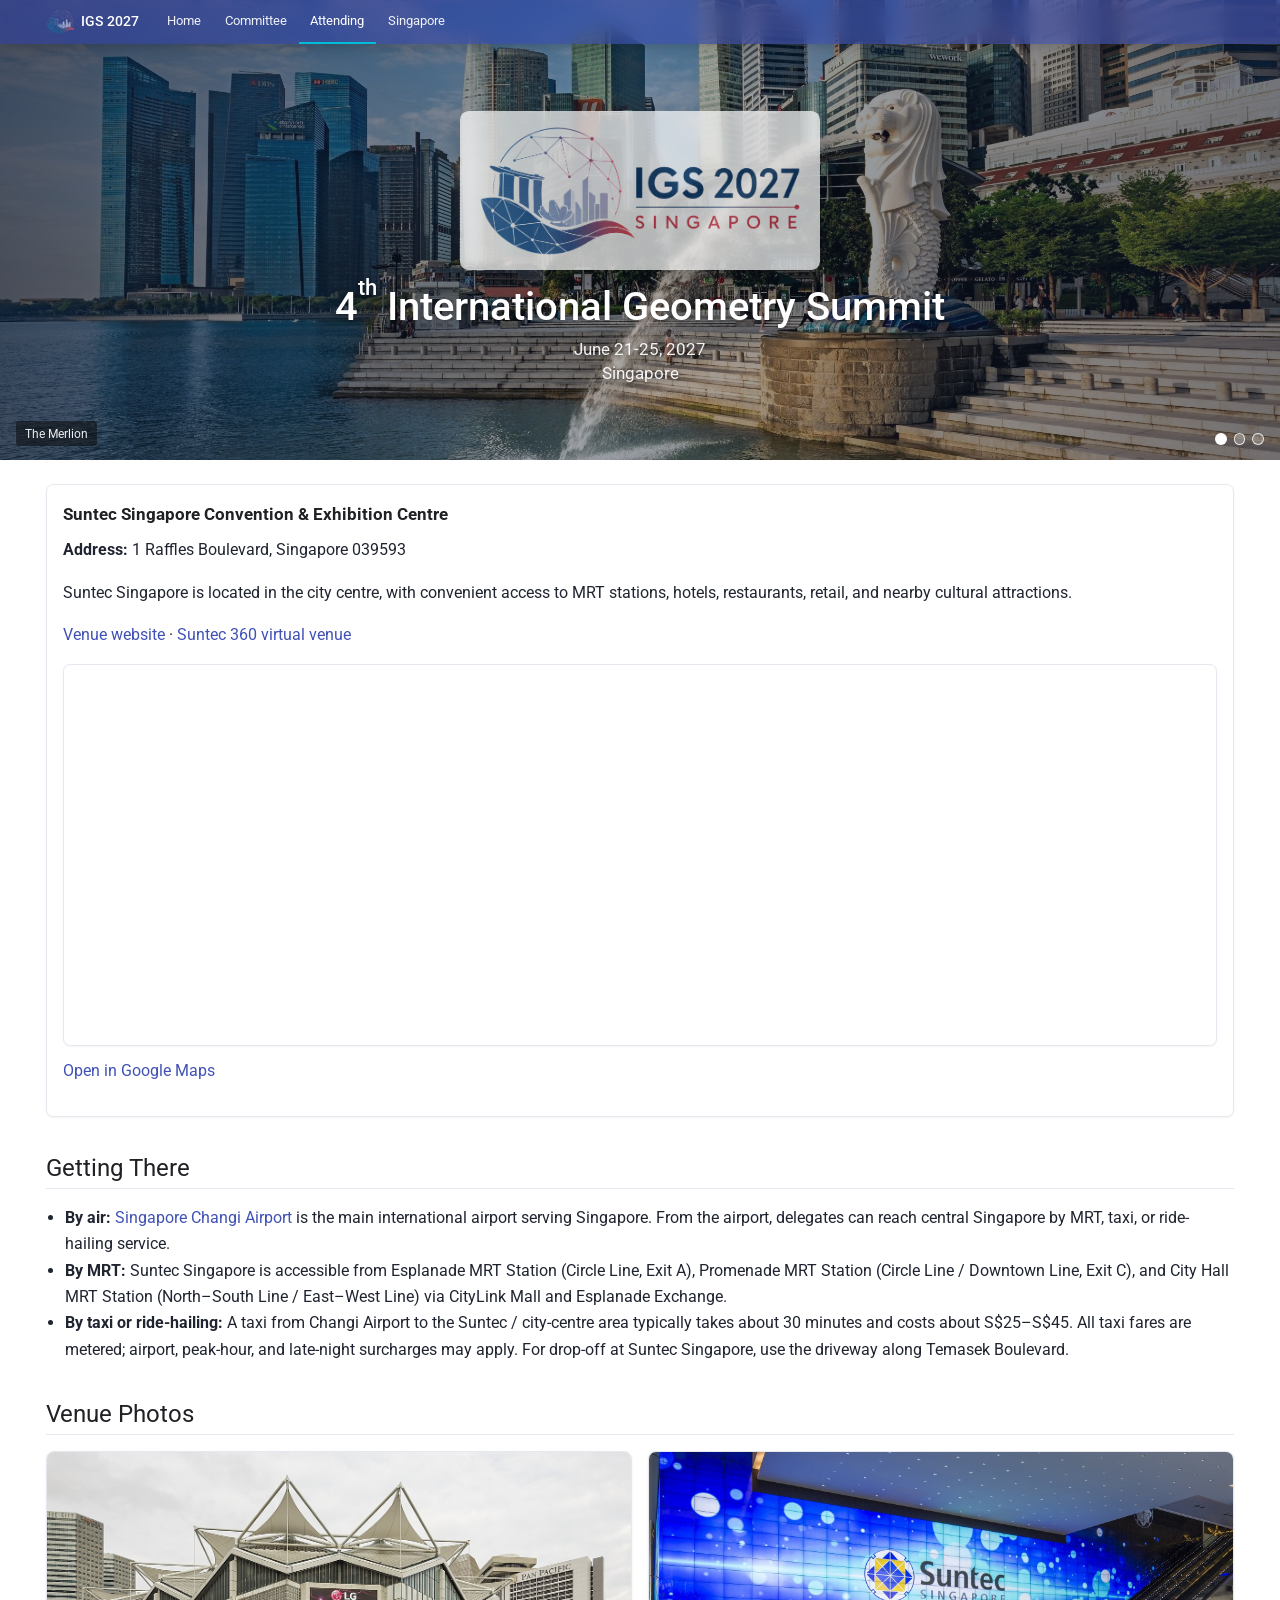
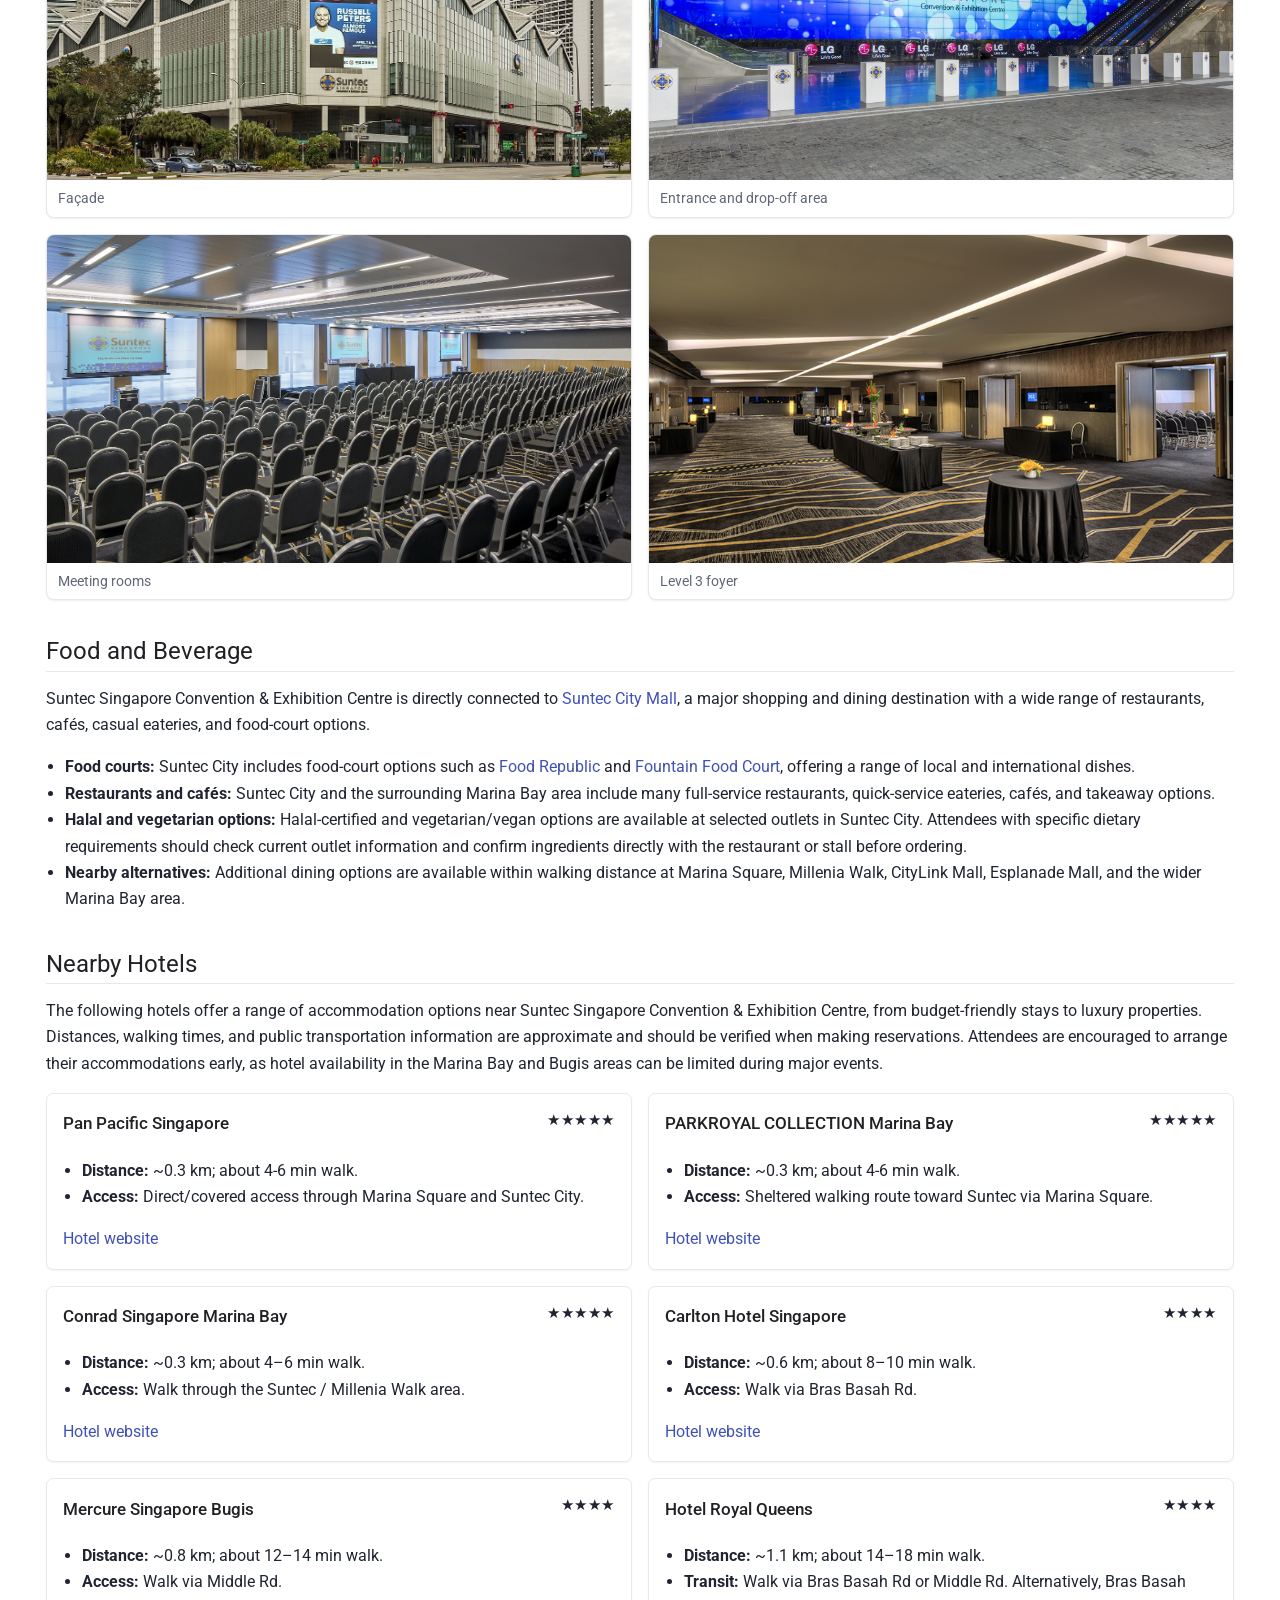
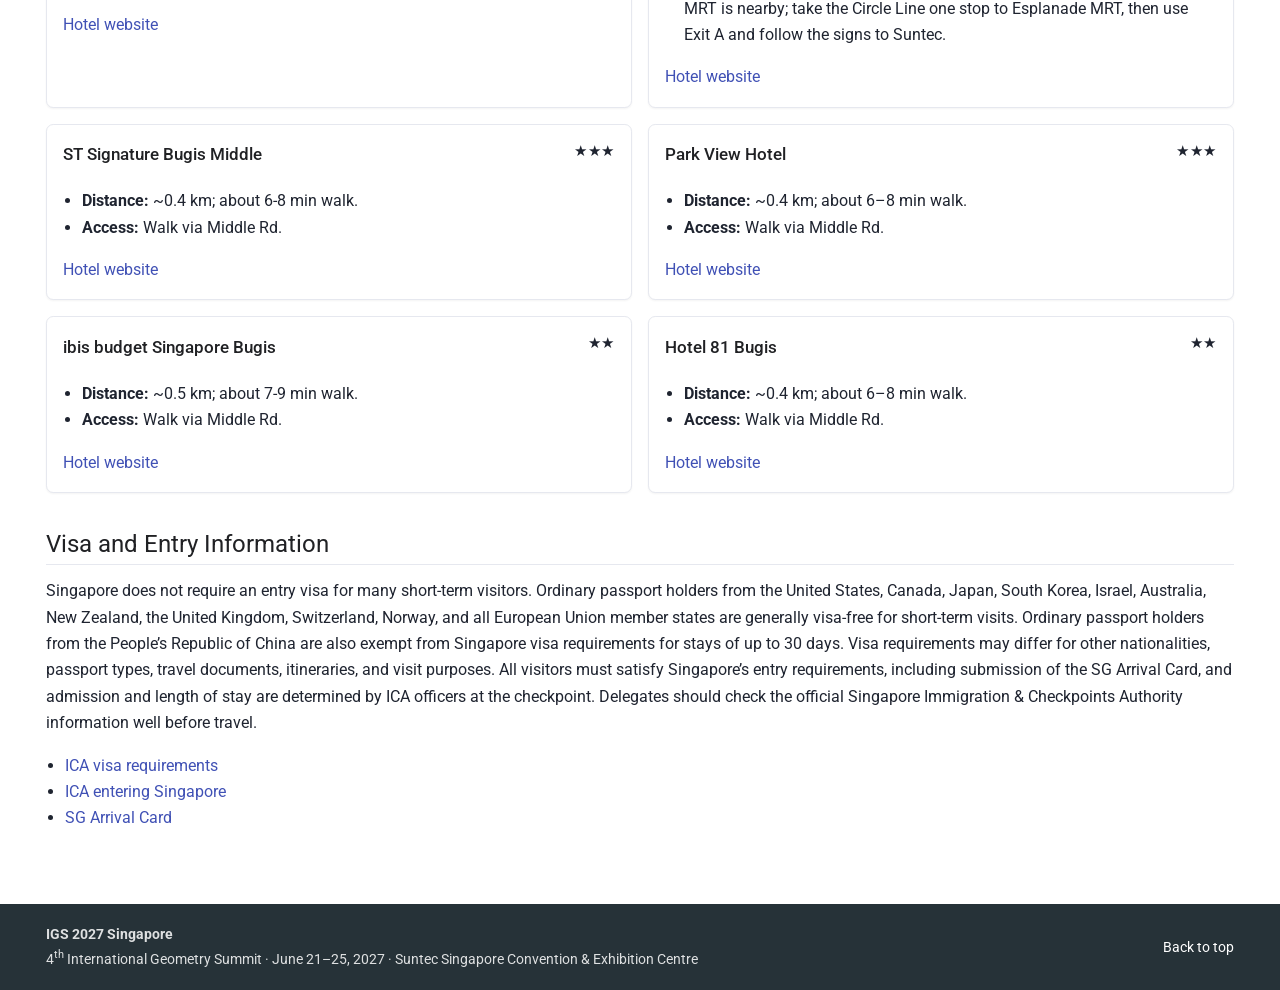
==== attending.html @ 5514a5fc "Add launch website" ====
<!doctype html>
    <html lang="en">
    <head>
      <meta charset="utf-8">
      <meta name="viewport" content="width=device-width, initial-scale=1">
      <title>Attending · IGS 2027 Singapore</title>
      <meta name="description" content="IGS 2027 Singapore">
      <link rel="icon" href="assets/img/logo/igs2027-logo-mark.png" type="image/png">
      <link rel="preconnect" href="https://fonts.googleapis.com">
      <link rel="preconnect" href="https://fonts.gstatic.com" crossorigin>
      <link href="https://fonts.googleapis.com/css2?family=Roboto:wght@300;400;500;700&display=swap" rel="stylesheet">
      <link rel="stylesheet" href="assets/css/style.css">
  <style>
    .venue-container-no-toc {
      max-width: 1220px;
    }
    .venue-container-no-toc .md-content {
      max-width: none;
    }
    .venue-map-card {
      overflow: hidden;
      padding: 0;
    }
    .venue-map-card iframe {
      display: block;
      width: 100%;
      min-height: 380px;
      border: 0;
    }
    .photo-credit {
      color: var(--md-muted);
      font-size: .88rem;
      line-height: 1.45;
    }
    @media (max-width: 860px) {
      .venue-container-no-toc {
        display: block;
      }
      .venue-map-card iframe {
        min-height: 320px;
      }
    }
  </style>
    </head>
    <body>
    <a class="skip-link" href="#main">Skip to content</a>
    <header class="md-header" role="banner">
      <div class="md-header-inner">
        <a class="md-logo" href="index.html" aria-label="IGS 2027 home">
          <img src="assets/img/logo/igs2027-logo-mark.png" alt="" aria-hidden="true">
          <span>IGS 2027</span>
        </a>
        <button class="md-nav-toggle" type="button" aria-controls="primary-navigation" aria-expanded="false">Menu</button>
        <nav id="primary-navigation" class="md-tabs" aria-label="Primary navigation">
          <a class="" href="index.html">Home</a>
<a class="" href="committees.html">Committee</a>
<a class="active" href="attending.html" aria-current="page">Attending</a>
<a class="" href="singapore.html">Singapore</a>
        </nav>
      </div>
    </header>

<section class="home-hero home-hero-slideshow site-hero" aria-label="Conference banner">
  <div class="hero-slides" data-slideshow data-interval="6500">
    <img id="hero-slide-2" class="hero-slide slide-merlion" src="assets/img/singapore/merlion-waterfront.jpg" alt="The Merlion statue and Singapore skyline" data-caption="The Merlion">
    <img id="hero-slide-3" class="hero-slide" src="assets/img/singapore/marina-bay-dusk.jpg" alt="Marina Bay skyline at dusk" data-caption="Marina Bay at dusk">
    <img id="hero-slide-4" class="hero-slide" src="assets/img/singapore/gardens-by-the-bay.jpg" alt="Gardens by the Bay and Supertree Grove" data-caption="Gardens by the Bay">
  </div>

  <div class="hero-panel hero-panel-home">
    <div class="conference-logo-card">
      <img class="conference-logo conference-logo-image" src="assets/img/logo/igs2027-logo.png" alt="IGS 2027 Singapore logo">
    </div>
    <h1>4<sup>th</sup> International Geometry Summit</h1>
    <p class="hero-place">
      <span>June 21-25, 2027</span>
      <span>Singapore</span>
    </p>
  </div>

  <div class="hero-caption" aria-live="polite">Merlion</div>
  <div class="hero-dots" role="group" aria-label="Homepage image selector">
    <button type="button" class="is-active" data-slide-to="0" aria-label="Show Merlion slidee" aria-controls="hero-slide-1" aria-current="true"></button>
    <button type="button" data-slide-to="1" aria-label="Show Marina Bay dusk slidee" aria-controls="hero-slide-2"></button>
    <button type="button" data-slide-to="2" aria-label="Show Gardens by the Bay slide" aria-controls="hero-slide-3"></button>
  </div>
</section>

    <div class="md-container venue-container-no-toc">
      <aside class="md-sidebar md-sidebar-left" aria-label="Navigation">
        <div class="sidebar-title">IGS ’27</div>
        <nav>
          <ul>
            <li><a class="" href="index.html">Home</a></li>
<li><a class="" href="committees.html">Committees</a></li>
<li><a class="" href="conferences.html">Partner Conferences</a></li>
<li><a class="active" href="attending.html" aria-current="page">Venue & Travel</a></li>
<li><a class="" href="singapore.html">Singapore</a></li>
          </ul>
        </nav>
      </aside>

      <main id="main" class="md-content" tabindex="-1">
        <article class="md-typeset">


<section id="venue">

  <div class="venue-card">
    <h3><strong>Suntec Singapore Convention &amp; Exhibition Centre</strong></h3>
    <p><strong>Address:</strong> 1 Raffles Boulevard, Singapore 039593</p>
    <p>Suntec Singapore is located in the city centre, with convenient access to MRT stations, hotels, restaurants, retail, and nearby cultural attractions.</p>
    <p><a href="https://www.suntecsingapore.com/">Venue website</a> · <a href="https://www.suntec360.com/">Suntec 360 virtual venue</a></p>
	
	  <div class="venue-card venue-map-card">
    <iframe title="Google Map of Suntec Singapore Convention and Exhibition Centre"
      src="https://www.google.com/maps?q=Suntec%20Singapore%20Convention%20%26%20Exhibition%20Centre%2C%201%20Raffles%20Boulevard%2C%20Singapore%20039593&output=embed"
      loading="lazy"
      allowfullscreen
      referrerpolicy="no-referrer-when-downgrade"></iframe>
  </div>
  <p><a href="https://www.google.com/maps/search/?api=1&amp;query=Suntec%20Singapore%20Convention%20%26%20Exhibition%20Centre%2C%201%20Raffles%20Boulevard%2C%20Singapore%20039593">Open in Google Maps</a></p>
  </div>
</section>

<section id="getting-there">
  <h2>Getting There</h2>
  <ul>
    <li><strong>By air:</strong> <a href="https://www.changiairport.com/" target="_blank">Singapore Changi Airport</a> is the main international airport serving Singapore. From the airport, delegates can reach central Singapore by MRT, taxi, or ride-hailing service.</li>

    <li><strong>By MRT:</strong> Suntec Singapore is accessible from Esplanade MRT Station (Circle Line, Exit A), Promenade MRT Station (Circle Line / Downtown Line, Exit C), and City Hall MRT Station (North–South Line / East–West Line) via CityLink Mall and Esplanade Exchange.</li>

    <li><strong>By taxi or ride-hailing:</strong> A taxi from Changi Airport to the Suntec / city-centre area typically takes about 30 minutes and costs about S$25–S$45. All taxi fares are metered; airport, peak-hour, and late-night surcharges may apply. For drop-off at Suntec Singapore, use the driveway along Temasek Boulevard.</li>
  </ul>
</section>

<section id="venue-photos">
  <h2>Venue Photos</h2>
  <div class="image-grid venue-gallery">
    <figure class="photo-card">
      <img src="assets/img/venue/exterior-day.jpg" alt="Façade" loading="lazy">
      <figcaption>Façade</figcaption>
    </figure>
    <figure class="photo-card">
      <img src="assets/img/venue/drop-off.jpg" alt="Suntec Singapore Convention Centre drop-off area and entrance" loading="lazy">
      <figcaption>Entrance and drop-off area</figcaption>
    </figure>
    <figure class="photo-card">
      <img src="assets/img/venue/meeting-room.jpg" alt="Suntec Singapore Convention Centre Meeting Rooms" loading="lazy">
      <figcaption>Meeting rooms</figcaption>
    </figure>
    <figure class="photo-card">
      <img src="assets/img/venue/Level-3-Foyer.jpg" alt="Suntec Singapore Convention Centre Level 3 Foyer" loading="lazy">
      <figcaption>Level 3 foyer</figcaption>
    </figure>
  </div>
</section>


<section id="food-beverage">
  <h2>Food and Beverage</h2>

<p>Suntec Singapore Convention &amp; Exhibition Centre is directly connected to <a href="https://sunteccity.com.sg/" target="_blank" rel="noopener">Suntec City Mall</a>, a major shopping and dining destination with a wide range of restaurants, cafés, casual eateries, and food-court options.</p>

  <ul>
    <li><strong>Food courts:</strong> Suntec City includes food-court options such as <a href="https://suntecity.com/shop/food-republic" target="_blank" rel="noopener">Food Republic</a> and <a href="https://suntecity.com/shop/fountain-food-court" target="_blank" rel="noopener">Fountain Food Court</a>, offering a range of local and international dishes.</li>

    <li><strong>Restaurants and cafés:</strong> Suntec City and the surrounding Marina Bay area include many full-service restaurants, quick-service eateries, cafés, and takeaway options.</li>

    <li><strong>Halal and vegetarian options:</strong> Halal-certified and vegetarian/vegan options are available at selected outlets in Suntec City. Attendees with specific dietary requirements should check current outlet information and confirm ingredients directly with the restaurant or stall before ordering.</li>

    <li><strong>Nearby alternatives:</strong> Additional dining options are available within walking distance at Marina Square, Millenia Walk, CityLink Mall, Esplanade Mall, and the wider Marina Bay area.</li>
  </ul>

</section>



<section id="hotels">
  <h2>Nearby Hotels</h2>
 <p>
  The following hotels offer a range of accommodation options near Suntec Singapore Convention &amp; Exhibition Centre, from budget-friendly stays to luxury properties. Distances, walking times, and public transportation information are approximate and should be verified when making reservations. Attendees are encouraged to arrange their accommodations early, as hotel availability in the Marina Bay and Bugis areas can be limited during major events.
</p>
  <div class="hotel-grid hotel-grid-expanded">
    <article class="hotel-card luxury">
      <div class="hotel-card-header">
        <h3>Pan Pacific Singapore</h3>
        <span class="hotel-rating" aria-label="5-star rating">★★★★★</span>
      </div>
      <ul class="hotel-details">
        <li><strong>Distance:</strong> ~0.3 km; about 4-6 min walk.</li>
        <li><strong>Access:</strong> Direct/covered access through Marina Square and Suntec City.</li>
      </ul>
      <a href="https://www.panpacific.com/en/hotels-and-resorts/pp-marina.html" target="_blank">Hotel website</a>
    </article>

    <article class="hotel-card luxury">
      <div class="hotel-card-header">
        <h3>PARKROYAL COLLECTION Marina Bay</h3>
        <span class="hotel-rating" aria-label="5-star rating">★★★★★</span>
      </div>
      <ul class="hotel-details">
        <li><strong>Distance:</strong> ~0.3 km; about 4-6 min walk.</li>
        <li><strong>Access:</strong> Sheltered walking route toward Suntec via Marina Square.</li>
      </ul>
      <a href="https://www.panpacific.com/en/hotels-and-resorts/pr-collection-marina-bay.html" target="_blank">Hotel website</a>
    </article>

    <article class="hotel-card luxury">
      <div class="hotel-card-header">
        <h3>Conrad Singapore Marina Bay</h3>
        <span class="hotel-rating" aria-label="5-star rating">★★★★★</span>
      </div>
      <ul class="hotel-details">
        <li><strong>Distance:</strong> ~0.3 km; about 4–6 min walk.</li>
        <li><strong>Access:</strong> Walk through the Suntec / Millenia Walk area. </li>
      </ul>
      <a href="https://www.hilton.com/en/hotels/sincici-conrad-singapore-marina-bay/" target="_blank">Hotel website</a>
    </article>


    <article class="hotel-card midrange">
      <div class="hotel-card-header">
        <h3>Carlton Hotel Singapore</h3>
        <span class="hotel-rating" aria-label="4-star rating">★★★★</span>
      </div>
      <ul class="hotel-details">
        <li><strong>Distance:</strong> ~0.6 km; about 8–10 min walk.</li>
        <li><strong>Access:</strong> Walk via Bras Basah Rd.</li>
      </ul>
      <a href="https://www.carltonhotel.sg/" target="_blank">Hotel website</a>
    </article>

<article class="hotel-card midrange">
  <div class="hotel-card-header">
    <h3>Mercure Singapore Bugis</h3>
    <span class="hotel-rating" aria-label="4-star rating">★★★★</span>
  </div>
  <ul class="hotel-details">
    <li><strong>Distance:</strong> ~0.8 km; about 12–14 min walk.</li>
    <li><strong>Access:</strong> Walk via Middle Rd.</li>
  </ul>
  <a href="https://www.mercure-singapore-bugis.com/" target="_blank" rel="noopener">Hotel website</a>
</article>

   <article class="hotel-card midrange">
  <div class="hotel-card-header">
    <h3>Hotel Royal Queens</h3>
    <span class="hotel-rating" aria-label="4-star rating">★★★★</span>
  </div>
  <ul class="hotel-details">
    <li><strong>Distance:</strong> ~1.1 km; about 14–18 min walk.</li>
    <li><strong>Transit:</strong> Walk via Bras Basah Rd or Middle Rd. Alternatively, Bras Basah MRT is nearby; take the Circle Line one stop to Esplanade MRT, then use Exit A and follow the signs to Suntec.</li>
  </ul>
  <a href="https://www.royalqueens.com.sg/" target="_blank" rel="noopener">Hotel website</a>
</article>

<article class="hotel-card budget">
  <div class="hotel-card-header">
    <h3>ST Signature Bugis Middle</h3>
    <span class="hotel-rating" aria-label="3-star rating">★★★</span>
  </div>
  <ul class="hotel-details">
    <li><strong>Distance:</strong> ~0.4 km; about 6-8 min walk.</li>
    <li><strong>Access:</strong> Walk via Middle Rd. </li>
  </ul>
  <a href="https://stsignature.com/bugis-middle/" target="_blank" rel="noopener">Hotel website</a>
</article>

<article class="hotel-card budget">
  <div class="hotel-card-header">
    <h3>Park View Hotel</h3>
    <span class="hotel-rating" aria-label="3-star rating">★★★</span>
  </div>
  <ul class="hotel-details">
    <li><strong>Distance:</strong> ~0.4 km; about 6–8 min walk.</li>
    <li><strong>Access:</strong> Walk via Middle Rd.  </li>
  </ul>
  <a href="https://parkviewhotel.com.sg/" target="_blank" rel="noopener">Hotel website</a>
</article>

<article class="hotel-card budget">
  <div class="hotel-card-header">
    <h3>ibis budget Singapore Bugis</h3>
    <span class="hotel-rating" aria-label="2-star rating">★★</span>
  </div>
  <ul class="hotel-details">
    <li><strong>Distance:</strong> ~0.5 km; about 7-9 min walk.</li>
    <li><strong>Access:</strong> Walk via Middle Rd.</li>
  </ul>
  <a href="https://all.accor.com/hotel/B6H8/index.en.shtml" target="_blank" rel="noopener">Hotel website</a>
</article>

<article class="hotel-card budget">
  <div class="hotel-card-header">
    <h3>Hotel 81 Bugis</h3>
    <span class="hotel-rating" aria-label="2-star rating">★★</span>
  </div>
  <ul class="hotel-details">
    <li><strong>Distance:</strong> ~0.4 km; about 6–8 min walk.</li>
    <li><strong>Access:</strong> Walk via Middle Rd. </li>
  </ul>
  <a href="https://www.wwhotels.com/hotel-81/bugis/" target="_blank" rel="noopener">Hotel website</a>
</article>


  </div>
</section>

<section id="visa-entry">
  <h2>Visa and Entry Information</h2>

<p>Singapore does not require an entry visa for many short-term visitors. Ordinary passport holders from the United States, Canada, Japan, South Korea, Israel, Australia, New Zealand, the United Kingdom, Switzerland, Norway, and all European Union member states are generally visa-free for short-term visits. Ordinary passport holders from the People’s Republic of China are also exempt from Singapore visa requirements for stays of up to 30 days. Visa requirements may differ for other nationalities, passport types, travel documents, itineraries, and visit purposes. All visitors must satisfy Singapore’s entry requirements, including submission of the SG Arrival Card, and admission and length of stay are determined by ICA officers at the checkpoint. Delegates should check the official Singapore Immigration &amp; Checkpoints Authority information well before travel.</p>
  <ul>
    <li><a href="https://www.ica.gov.sg/enter-transit-depart/entering-singapore/visa_requirements">ICA visa requirements</a></li>
    <li><a href="https://www.ica.gov.sg/enter-transit-depart/entering-singapore">ICA entering Singapore</a></li>
    <li><a href="https://www.ica.gov.sg/enter-transit-depart/entering-singapore/sg-arrival-card">SG Arrival Card</a></li>
  </ul>
</section>

        </article>
      </main>
    </div>

    <footer class="md-footer">
      <div class="md-footer-inner">
        <div>
          <strong>IGS 2027 Singapore</strong><br>
          <span>4<sup>th</sup> International Geometry Summit · June 21–25, 2027 · Suntec Singapore Convention & Exhibition Centre</span>
        </div>
        <a href="#top" class="back-to-top">Back to top</a>
      </div>
    </footer>
    <script src="assets/js/main.js"></script>
    </body>
    </html>
---- assets/css/style.css ----
:root {
  --md-primary: #4051b5;
  --md-primary-dark: #303f9f;
  --md-primary-light: #5c6bc0;
  --md-accent: #00bcd4;
  --md-bg: #ffffff;
  --md-muted-bg: #f5f6fa;
  --md-border: #e6e8ef;
  --md-text: #1f2430;
  --md-muted: #5f6677;
  --md-link: #4051b5;
  --md-shadow: 0 2px 8px rgba(31, 36, 48, .12);
  --content-width: 760px;
  --sidebar-width: 250px;
}

* { box-sizing: border-box; }
html { scroll-behavior: smooth; }
body {
  margin: 0;
  background: var(--md-bg);
  color: var(--md-text);
  font-family: 'Roboto', -apple-system, BlinkMacSystemFont, 'Segoe UI', sans-serif;
  font-size: 16px;
  line-height: 1.65;
}

a { color: var(--md-link); text-decoration: none; }
a:hover { text-decoration: underline; }
.skip-link {
  position: absolute;
  left: 1rem;
  top: -4rem;
  padding: .5rem .75rem;
  background: #fff;
  color: var(--md-primary);
  z-index: 1000;
  border-radius: .25rem;
  box-shadow: var(--md-shadow);
}
.skip-link:focus { top: 1rem; }

.md-header {
  position: sticky;
  top: 0;
  z-index: 100;
  background: var(--md-primary);
  color: #fff;
  box-shadow: 0 1px 4px rgba(0,0,0,.24);
}
.md-header-inner {
  max-width: 1220px;
  margin: 0 auto;
  min-height: 56px;
  display: flex;
  align-items: center;
  padding: 0 1rem;
  gap: 1rem;
}
.md-logo {
  display: inline-flex;
  align-items: center;
  gap: .6rem;
  min-width: max-content;
  color: #fff;
  font-weight: 500;
  letter-spacing: .01em;
}
.md-logo:hover { text-decoration: none; }
.md-logo img { width: 34px; height: 34px; display: block; }
.md-tabs {
  display: flex;
  align-items: stretch;
  justify-content: flex-start;
  gap: .1rem;
  overflow-x: auto;
  scrollbar-width: none;
}
.md-tabs a {
  color: rgba(255,255,255,.86);
  display: flex;
  align-items: center;
  padding: 0 .8rem;
  min-height: 56px;
  border-bottom: 3px solid transparent;
  font-size: .86rem;
  white-space: nowrap;
}
.md-tabs a:hover,
.md-tabs a.active { color: #fff; text-decoration: none; border-bottom-color: var(--md-accent); }
.md-nav-toggle {
  display: none;
  margin-left: auto;
  border: 1px solid rgba(255,255,255,.45);
  background: transparent;
  color: #fff;
  border-radius: .25rem;
  padding: .35rem .55rem;
}

.home-hero,
.page-hero {
  position: relative;
  overflow: hidden;
  background: #263238;
  color: #fff;
}
.home-hero { min-height: 385px; }
.page-hero { min-height: 210px; }
.hero-visual {
  position: absolute;
  inset: 0;
  width: 100%;
  height: 100%;
  object-fit: cover;
  opacity: .86;
}
.hero-panel {
  position: relative;
  max-width: 1220px;
  margin: 0 auto;
  padding: 4.6rem 1.2rem 3.4rem;
  display: flex;
  flex-direction: column;
  align-items: center;
  text-align: center;
  text-shadow: 0 2px 5px rgba(0,0,0,.35);
}
.hero-panel.compact { padding: 3.6rem 1.2rem 2.7rem; }
.conference-logo {
  width: min(400px, 78vw);
  height: auto;
  margin-bottom: 1.2rem;
  filter: drop-shadow(0 2px 7px rgba(0,0,0,.35));
}
.hero-panel h1 {
  margin: 0;
  max-width: 980px;
  font-size: clamp(2rem, 5vw, 3.6rem);
  line-height: 1.08;
  font-weight: 500;
}
.page-hero .hero-panel h1 { font-size: clamp(1.9rem, 4.3vw, 3rem); }
.hero-panel p {
  margin: .65rem 0 0;
  color: rgba(255,255,255,.92);
  font-size: clamp(1rem, 2.2vw, 1.25rem);
}
.hero-place { font-weight: 400; }

.md-container {
  max-width: 1220px;
  margin: 0 auto;
  display: grid;
  grid-template-columns: var(--sidebar-width) minmax(0, var(--content-width)) minmax(190px, 1fr);
  gap: 1.25rem;
  align-items: start;
  padding: 1.5rem 1rem 3.5rem;
}
.md-sidebar {
  position: sticky;
  top: 74px;
  max-height: calc(100vh - 92px);
  overflow: auto;
  padding-top: .45rem;
  color: var(--md-muted);
  font-size: .84rem;
}
.sidebar-title {
  margin: 0 0 .55rem;
  color: #3c4252;
  font-weight: 500;
  font-size: .78rem;
  text-transform: uppercase;
  letter-spacing: .05em;
}
.md-sidebar ul,
.toc ol {
  margin: 0;
  padding: 0;
  list-style: none;
}
.md-sidebar-left li { margin: 0; }
.md-sidebar-left a,
.toc a {
  display: block;
  color: var(--md-muted);
  padding: .32rem .6rem .32rem .75rem;
  border-left: 2px solid transparent;
  border-radius: 0 .25rem .25rem 0;
}
.md-sidebar-left a:hover,
.md-sidebar-left a.active,
.toc a:hover {
  color: var(--md-primary);
  background: rgba(64,81,181,.07);
  border-left-color: var(--md-primary);
  text-decoration: none;
}
.md-content { min-width: 0; }
.md-typeset {
  width: 100%;
  color: var(--md-text);
}
.md-typeset h1,
.md-typeset h2,
.md-typeset h3 {
  font-weight: 400;
  line-height: 1.3;
  color: #202124;
}
.md-typeset h1 {
  margin: 0 0 1.2rem;
  font-size: 2rem;
}
.md-typeset h2 {
  margin: 2.2rem 0 .85rem;
  font-size: 1.52rem;
  padding-bottom: .25rem;
  border-bottom: 1px solid var(--md-border);
}
.md-typeset h3 { margin: 1.1rem 0 .4rem; font-size: 1.05rem; font-weight: 500; }
.md-typeset p { margin: .7rem 0 1rem; }
.md-typeset ul { padding-left: 1.2rem; }
.page-intro {
  color: var(--md-muted);
  font-size: 1.05rem;
}
.lead-block {
  padding: 1.1rem 1.2rem;
  border: 1px solid var(--md-border);
  border-radius: .45rem;
  background: var(--md-muted-bg);
}
.lead-block h2 { margin-top: 0; }
.fact-grid,
.hotel-grid,
.activity-grid,
.conference-grid,
.event-list,
.committee-grid {
  display: grid;
  gap: 1rem;
}
.fact-grid { grid-template-columns: repeat(2, minmax(0, 1fr)); }
.fact-grid article,
.hotel-grid article,
.activity-grid article,
.conference-card,
.event-card,
.person-card,
.venue-card {
  border: 1px solid var(--md-border);
  border-radius: .45rem;
  background: #fff;
  box-shadow: 0 1px 2px rgba(31,36,48,.05);
}
.fact-grid article { padding: 1rem; }
.fact-grid span,
.event-card span,
.conference-card span,
.role-label {
  display: inline-block;
  color: var(--md-primary);
  font-size: .78rem;
  font-weight: 700;
  letter-spacing: .05em;
  text-transform: uppercase;
}
.fact-grid strong {
  display: block;
  margin-top: .25rem;
  font-size: 1.05rem;
  line-height: 1.35;
}
.button-row { display: flex; gap: .6rem; flex-wrap: wrap; }
.md-button {
  display: inline-flex;
  align-items: center;
  justify-content: center;
  min-height: 2.25rem;
  padding: .38rem .8rem;
  border-radius: .25rem;
  background: var(--md-primary);
  color: #fff;
  font-weight: 500;
  box-shadow: 0 1px 3px rgba(31,36,48,.16);
}
.md-button:hover { text-decoration: none; background: var(--md-primary-dark); }
.schedule {
  width: 100%;
  border-collapse: collapse;
  margin: 1rem 0;
  font-size: .94rem;
}
.schedule th,
.schedule td {
  padding: .7rem .8rem;
  border: 1px solid var(--md-border);
  text-align: left;
  vertical-align: top;
}
.schedule thead th { background: var(--md-muted-bg); font-weight: 500; }
.committee-grid { grid-template-columns: repeat(2, minmax(0, 1fr)); }
.person-card {
  display: grid;
  grid-template-columns: 92px 1fr;
  gap: .9rem;
  padding: .9rem;
  min-height: 126px;
}
.person-photo {
  width: 84px;
  height: 84px;
  border-radius: 50%;
  overflow: hidden;
  background: linear-gradient(135deg, var(--md-primary), var(--md-accent));
  align-self: start;
  box-shadow: 0 1px 4px rgba(31,36,48,.22);
}
.person-photo img {
  width: 100%;
  height: 100%;
  display: block;
  object-fit: cover;
}
.initials {
  width: 100%;
  height: 100%;
  display: none;
  place-items: center;
  color: #fff;
  font-weight: 700;
  font-size: 1.15rem;
}
.person-info h3 { margin: .12rem 0 .1rem; }
.person-info p { margin: .15rem 0 .35rem; color: var(--md-muted); font-size: .92rem; line-height: 1.4; }
.person-links { font-size: .86rem; }
.person-links:empty { display: none; }
.person-note { font-size: .83rem; }
.conference-grid,
.hotel-grid,
.activity-grid { grid-template-columns: repeat(2, minmax(0, 1fr)); }
.conference-card,
.hotel-grid article,
.activity-grid article,
.event-card,
.venue-card { padding: 1rem; }
.conference-card h3,
.event-card h3,
.hotel-grid h3,
.activity-grid h3,
.venue-card h3 { margin-top: .2rem; }
.event-list { grid-template-columns: 1fr; }
.admonition {
  border-left: 4px solid var(--md-primary);
  background: var(--md-muted-bg);
  border-radius: .25rem;
  padding: .8rem 1rem;
  margin: 1rem 0;
}
.admonition.warning { border-left-color: #f57c00; }
.admonition.note { border-left-color: var(--md-accent); }
.updated { color: var(--md-muted); font-size: .92rem; }
.toc-empty { color: var(--md-muted); font-size: .85rem; }
.md-footer {
  background: #263238;
  color: rgba(255,255,255,.85);
}
.md-footer-inner {
  max-width: 1220px;
  margin: 0 auto;
  padding: 1.2rem 1rem;
  display: flex;
  justify-content: space-between;
  gap: 1rem;
  align-items: center;
  font-size: .86rem;
}
.md-footer a { color: #fff; }

@media (max-width: 1120px) {
  .md-container { grid-template-columns: 210px minmax(0, 1fr); }
  .md-sidebar-right { display: none; }
}
@media (max-width: 860px) {
  .md-header-inner { flex-wrap: wrap; min-height: 56px; }
  .md-nav-toggle { display: inline-flex; }
  .md-tabs {
    display: none;
    width: 100%;
    flex-direction: column;
    padding: .3rem 0 .7rem;
  }
  .md-tabs.open { display: flex; }
  .md-tabs a { min-height: auto; padding: .55rem .2rem; border-bottom: 0; }
  .md-container { display: block; padding-top: 1rem; }
  .md-sidebar-left { position: static; max-height: none; margin-bottom: 1.3rem; }
  .md-sidebar-left ul { display: flex; flex-wrap: wrap; gap: .3rem; }
  .md-sidebar-left a { border: 1px solid var(--md-border); border-radius: .25rem; padding: .35rem .6rem; }
  .md-sidebar-left a.active { border-color: var(--md-primary); }
  .home-hero { min-height: 320px; }
  .hero-panel { padding: 3.5rem 1rem 2.6rem; }
  .fact-grid,
  .committee-grid,
  .conference-grid,
  .hotel-grid,
  .activity-grid { grid-template-columns: 1fr; }
}
@media (max-width: 520px) {
  .person-card { grid-template-columns: 74px 1fr; gap: .75rem; }
  .person-photo { width: 68px; height: 68px; }
  .md-footer-inner { flex-direction: column; align-items: flex-start; }
}

/* IGS 2027 visual assets and dynamic homepage slideshow */
.md-logo img {
  width: 38px;
  height: 38px;
  object-fit: contain;
}

.home-hero-slideshow {
  min-height: 540px;
  isolation: isolate;
}
.home-hero-slideshow::after,
.page-hero::after {
  content: "";
  position: absolute;
  inset: 0;
  background: linear-gradient(90deg, rgba(14, 25, 46, .72), rgba(14, 25, 46, .34) 48%, rgba(14, 25, 46, .58));
  z-index: 1;
  pointer-events: none;
}
.hero-slides,
.hero-slide {
  position: absolute;
  inset: 0;
  width: 100%;
  height: 100%;
}
.hero-slide {
  object-fit: cover;
  opacity: 0;
  transform: scale(1.015);
  transition: opacity 1.05s ease, transform 6.8s ease;
}
.hero-slide.is-active {
  opacity: 1;
  transform: scale(1);
}
.hero-panel {
  z-index: 2;
}
.hero-panel-home {
  padding-top: 3.1rem;
  padding-bottom: 4.4rem;
}
.conference-logo-card {
  width: min(640px, 88vw);
  margin: 0 auto 1.25rem;
  padding: .85rem 1.15rem;
  border-radius: .55rem;
  background: rgba(255,255,255,.92);
  box-shadow: 0 8px 24px rgba(0,0,0,.24);
  backdrop-filter: blur(4px);
}
.conference-logo-image {
  width: 100%;
  margin: 0;
  display: block;
  filter: none;
}
.hero-actions {
  margin-top: 1.1rem;
  display: flex;
  gap: .7rem;
  flex-wrap: wrap;
  justify-content: center;
}
.md-button.secondary {
  color: #fff;
  background: rgba(255,255,255,.16);
  border: 1px solid rgba(255,255,255,.58);
  box-shadow: none;
}
.md-button.secondary:hover {
  background: rgba(255,255,255,.25);
}
.hero-caption {
  position: absolute;
  left: 1rem;
  bottom: .85rem;
  z-index: 3;
  padding: .25rem .55rem;
  border-radius: .25rem;
  background: rgba(0,0,0,.48);
  color: rgba(255,255,255,.92);
  font-size: .78rem;
  line-height: 1.4;
}
.hero-dots {
  position: absolute;
  right: 1rem;
  bottom: .95rem;
  z-index: 3;
  display: flex;
  gap: .42rem;
  align-items: center;
}
.hero-dots button {
  width: .74rem;
  height: .74rem;
  padding: 0;
  border: 1px solid rgba(255,255,255,.8);
  border-radius: 999px;
  background: rgba(255,255,255,.25);
  cursor: pointer;
}
.hero-dots button.is-active,
.hero-dots button:hover {
  background: #fff;
}

.image-grid {
  display: grid;
  grid-template-columns: repeat(2, minmax(0, 1fr));
  gap: 1rem;
  margin: 1rem 0 1.2rem;
}
.photo-card {
  margin: 0;
  overflow: hidden;
  border: 1px solid var(--md-border);
  border-radius: .5rem;
  background: #fff;
  box-shadow: 0 1px 2px rgba(31,36,48,.08);
}
.photo-card.wide {
  grid-column: 1 / -1;
}
.photo-card img {
  width: 100%;
  aspect-ratio: 16 / 9;
  display: block;
  object-fit: cover;
}
.photo-card figcaption {
  padding: .55rem .7rem;
  color: var(--md-muted);
  font-size: .86rem;
  line-height: 1.35;
}
.compact-gallery .photo-card img {
  aspect-ratio: 16 / 10;
}

@media (max-width: 860px) {
  .home-hero-slideshow { min-height: 470px; }
  .conference-logo-card { width: min(520px, 92vw); padding: .7rem .85rem; }
  .hero-caption { display: none; }
}
@media (max-width: 620px) {
  .home-hero-slideshow { min-height: 430px; }
  .image-grid { grid-template-columns: 1fr; }
  .hero-dots { right: 50%; transform: translateX(50%); }
}



/* Reduce the large logo card on the homepage */
.conference-logo-card {
  width: min(360px, 40vw);
  padding: 0.65rem 0.9rem;
  margin-bottom: 1rem;
}

/* The image fills the logo card, so keep this at 100% */
.conference-logo-image {
  width: 100%;
}

/* Make the conference title smaller and give it more room */
.hero-panel-home h1 {
  max-width: 1180px;
  font-size: clamp(2rem, 4vw, 3rem);
  line-height: 1.06;
  white-space: nowrap;
}

/* Make the superscript "th" less visually dominant */
.hero-panel-home h1 sup {
  font-size: 0.55em;
  position: relative;
  top: -0.45em;
}

/* Slightly reduce the date/location line */
.hero-panel-home .hero-place {
  font-size: clamp(1rem, 1.8vw, 1.15rem);
}

/* Optional: reduce total hero height slightly */
.home-hero-slideshow {
  min-height: 500px;
}

/* On tablets and phones, allow the title to wrap again */
@media (max-width: 900px) {
  .hero-panel-home h1 {
    white-space: normal;
    max-width: 760px;
    font-size: clamp(1.8rem, 6.4vw, 2.6rem);
  }

  .conference-logo-card {
    width: min(430px, 88vw);
  }
}

/* Smaller logo on narrow phones */
@media (max-width: 620px) {
  .conference-logo-card {
    width: min(340px, 90vw);
  }

  .home-hero-slideshow {
    min-height: 420px;
  }
}

/* Important notices table font size */
#important-notices table.schedule {
  font-size: 1rem;
}

#important-notices table.schedule th,
#important-notices table.schedule td {
  font-size: 1rem;
  line-height: 1.5;
  padding: 0.6rem 0.8rem;
}



/* Compact, semi-transparent top bar. */
.md-header {
  background: linear-gradient(
    90deg,
    rgba(48, 63, 159, 0.6),
    rgba(64, 81, 181, 0.6)
  ) !important;
  color: #fff;
  backdrop-filter: blur(10px) saturate(130%);
  -webkit-backdrop-filter: blur(10px) saturate(130%);
  box-shadow: 0 2px 14px rgba(0, 0, 0, 0.22);
}

.md-header-inner {
  min-height: 44px;
  padding-top: 0;
  padding-bottom: 0;
}

.md-tabs a {
  min-height: 44px;
  padding: 0 0.7rem;
  font-size: 0.82rem;
  color: rgba(255, 255, 255, 0.92);
  border-bottom-width: 2px;
}

.md-tabs a:hover,
.md-tabs a.active {
  color: #fff;
}

.md-logo {
  gap: 0.45rem;
  font-size: 0.9rem;
}

.md-logo img {
  width: 28px;
  height: 28px;
}

/* Pull page banners underneath the transparent sticky header so the
   banner image is visible through the bar. */
.home-hero-slideshow,
.page-hero {
  margin-top: -44px;
  padding-top: 44px;
}

/* Keep the homepage hero compact after pulling it under the header. */
.home-hero-slideshow {
  min-height: 0;
  height: clamp(340px, 36vh, 420px);
}

.hero-panel-home {
  padding-top: 2.15rem;
  padding-bottom: 2.4rem;
}

.home-hero-slideshow .conference-logo-card {
  width: min(360px, 40vw);
  padding: 0.6rem 0.85rem;
  margin-bottom: 0.95rem;
}

.home-hero-slideshow .hero-panel-home h1 {
  font-size: clamp(1.95rem, 3.15vw, 2.65rem);
  line-height: 1.05;
  white-space: nowrap;
}

.home-hero-slideshow .hero-panel-home .hero-place {
  font-size: clamp(1rem, 1.6vw, 1.08rem);
}

/* Better crop for the Merlion image in the shorter banner. */
.slide-merlion {
  object-position: 78% center;
}

/* Remove the vertical side navigation and right table of contents site-wide. */
.md-sidebar-left,
.md-sidebar-right {
  display: none !important;
}

/* Reclaim the space previously reserved for sidebars. */
.md-container,
.md-container.md-container-wide,
.md-container.md-container-no-sidebar {
  max-width: 1220px;
  grid-template-columns: minmax(0, 1fr) !important;
  gap: 0;
  padding-top: 1.5rem;
}

.md-content {
  width: 100%;
  max-width: none;
}

.md-typeset {
  max-width: none;
}

/* Make table cells match normal paragraph text. */
.md-typeset table,
.md-typeset table th,
.md-typeset table td,
.md-typeset table.schedule,
.md-typeset table.schedule th,
.md-typeset table.schedule td {
  font-size: 1rem;
  line-height: 1.5;
}

@media (max-width: 900px) {
  .home-hero-slideshow .hero-panel-home h1 {
    white-space: normal;
    font-size: clamp(1.65rem, 6vw, 2.25rem);
  }

  .home-hero-slideshow .conference-logo-card {
    width: min(340px, 78vw);
  }
}

@media (max-width: 860px) {
  .md-header-inner {
    min-height: 44px;
  }

  .md-tabs a {
    min-height: auto;
    padding: 0.45rem 0.2rem;
  }

  .home-hero-slideshow,
  .page-hero {
    margin-top: -44px;
    padding-top: 44px;
  }

  .home-hero-slideshow {
    height: clamp(340px, 50vh, 430px);
  }

  .md-container,
  .md-container.md-container-wide,
  .md-container.md-container-no-sidebar {
    display: block;
    padding-top: 1.1rem;
  }
}

@media (max-width: 620px) {
  .home-hero-slideshow .conference-logo-card {
    width: min(310px, 86vw);
  }

  .home-hero-slideshow {
    height: 410px;
  }
}



.partner-conferences-section .section-intro {
  max-width: 100%;
  margin: 0.7rem 0 1.1rem;
  color: var(--md-text);
}

#conference-links .conference-grid,
#conference-links .conference-grid.conference-grid-five {
  display: grid;
  grid-template-columns: repeat(5, minmax(0, 1fr));
  gap: 0.85rem;
  align-items: stretch;
  margin: 1rem 0 1.4rem;
}

#conference-links .conference-card {
  display: flex;
  flex-direction: column;
  min-width: 0;
  height: 100%;
  padding: 0.95rem;
}

#conference-links .conference-card h3 {
  margin: 0 0 0.45rem;
  font-size: 1.05rem;
  line-height: 1.25;
  font-weight: 700;
}

#conference-links .conference-full-name {
  margin: 0 0 0.65rem;
  color: #3c4252;
  font-size: 0.93rem;
  line-height: 1.35;
  font-weight: 500;
}

#conference-links .conference-card p {
  font-size: 0.93rem;
  line-height: 1.48;
}

#conference-links .conference-association {
  margin-top: auto;
  padding-top: 0.65rem;
  color: var(--md-muted);
  border-top: 1px solid var(--md-border);
}

#conference-links .conference-association strong {
  color: var(--md-text);
}

#conference-links .conference-association.no-association {
  color: var(--md-muted);
}

@media (max-width: 1050px) {
  #conference-links .conference-grid,
  #conference-links .conference-grid.conference-grid-five {
    grid-template-columns: repeat(3, minmax(0, 1fr));
  }
}

@media (max-width: 760px) {
  #conference-links .conference-grid,
  #conference-links .conference-grid.conference-grid-five {
    grid-template-columns: repeat(2, minmax(0, 1fr));
  }
}

@media (max-width: 560px) {
  #conference-links .conference-grid,
  #conference-links .conference-grid.conference-grid-five {
    grid-template-columns: 1fr;
  }
}

/* Semi-transparent center logo on homepage banner */
.home-hero-slideshow .conference-logo-card {
  opacity: 0.75;
}


/* Taller banner images across pages, while keeping the transparent header overlay. */
.home-hero-slideshow {
  display: flex;
  align-items: center;
  min-height: 0;
  height: clamp(460px, 48vh, 580px);
}

.home-hero-slideshow .hero-panel-home {
  width: 100%;
  padding-top: 2.6rem;
  padding-bottom: 3.1rem;
}

/* Split the banner date and location into two centered lines. */
.hero-panel-home .hero-place {
  line-height: 1.35;
}

.hero-panel-home .hero-place span {
  display: block;
}

/* Committee page: 3 cards per row on desktop, then responsive fallbacks. */
#summit-chairs .committee-grid,
#organizing-committee .committee-grid {
  grid-template-columns: repeat(3, minmax(0, 1fr));
}

/* Keep Venue & Travel content width consistent with the other top-level pages. */
.venue-container-no-toc .md-content {
  max-width: none !important;
}

/* Hotel ratings shown as star symbols. */
.hotel-card-header {
  display: flex;
  justify-content: space-between;
  align-items: flex-start;
  gap: 1rem;
}

.hotel-rating {
  flex: 0 0 auto;
  white-space: nowrap;
  font-size: 0.95rem;
  letter-spacing: 0.04em;
  line-height: 1.35;
}

@media (max-width: 1050px) {
  #summit-chairs .committee-grid,
  #organizing-committee .committee-grid {
    grid-template-columns: repeat(2, minmax(0, 1fr));
  }
}

@media (max-width: 860px) {
  .home-hero-slideshow {
    height: clamp(430px, 58vh, 560px);
  }
}

@media (max-width: 680px) {
  #summit-chairs .committee-grid,
  #organizing-committee .committee-grid {
    grid-template-columns: 1fr;
  }
}

@media (max-width: 620px) {
  .home-hero-slideshow {
    height: 480px;
  }
}
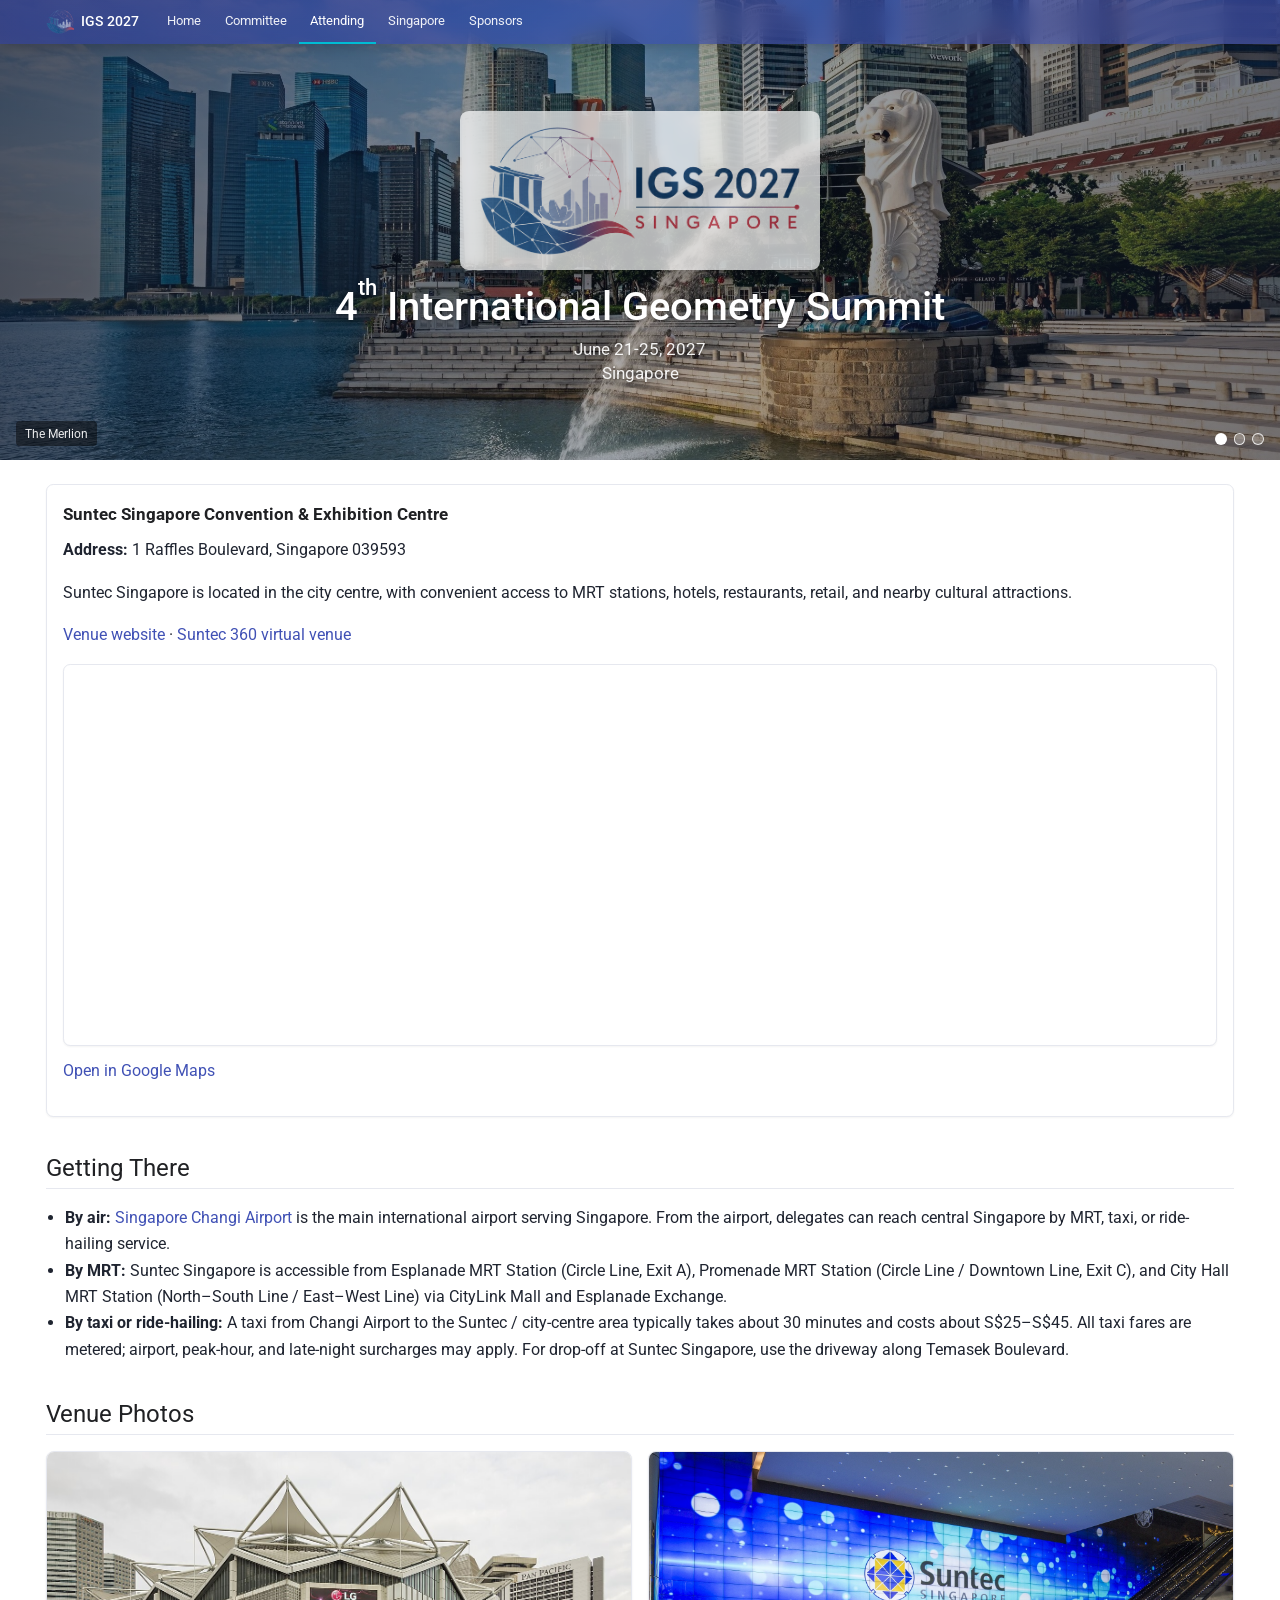
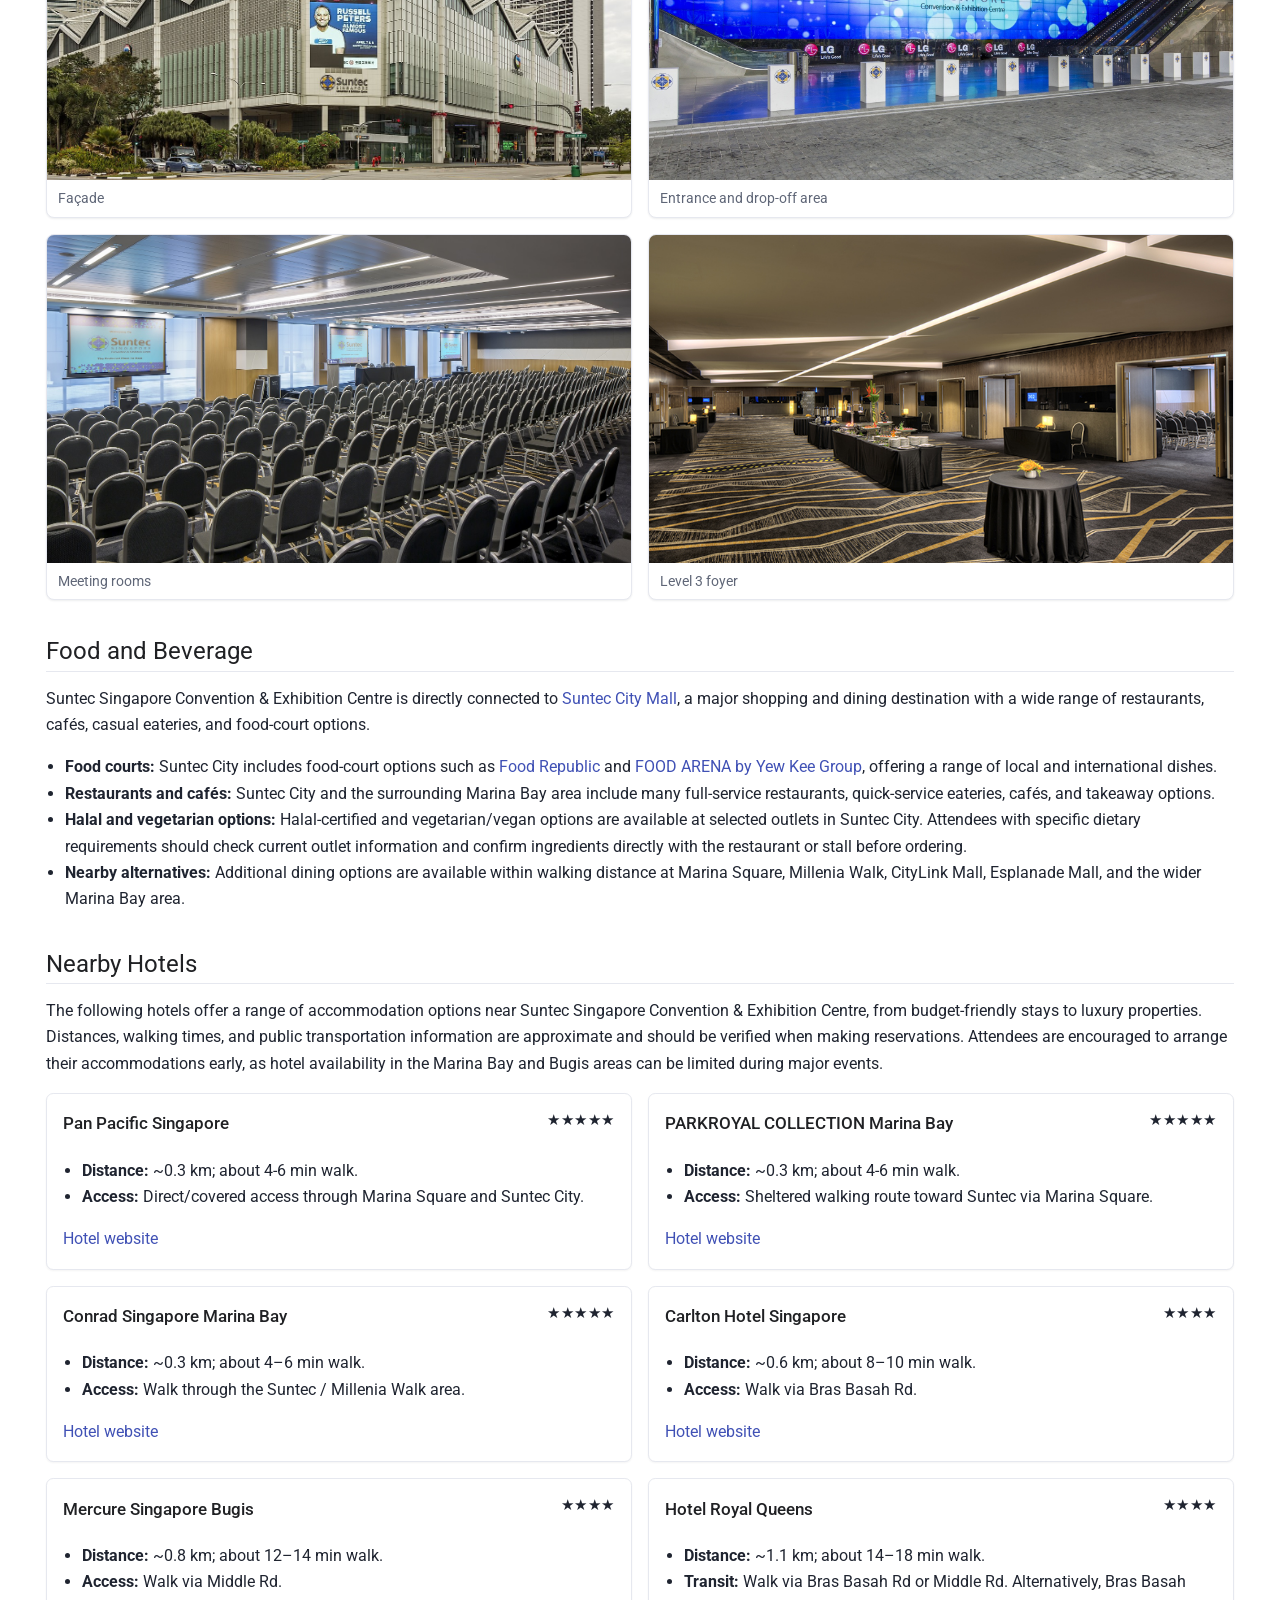
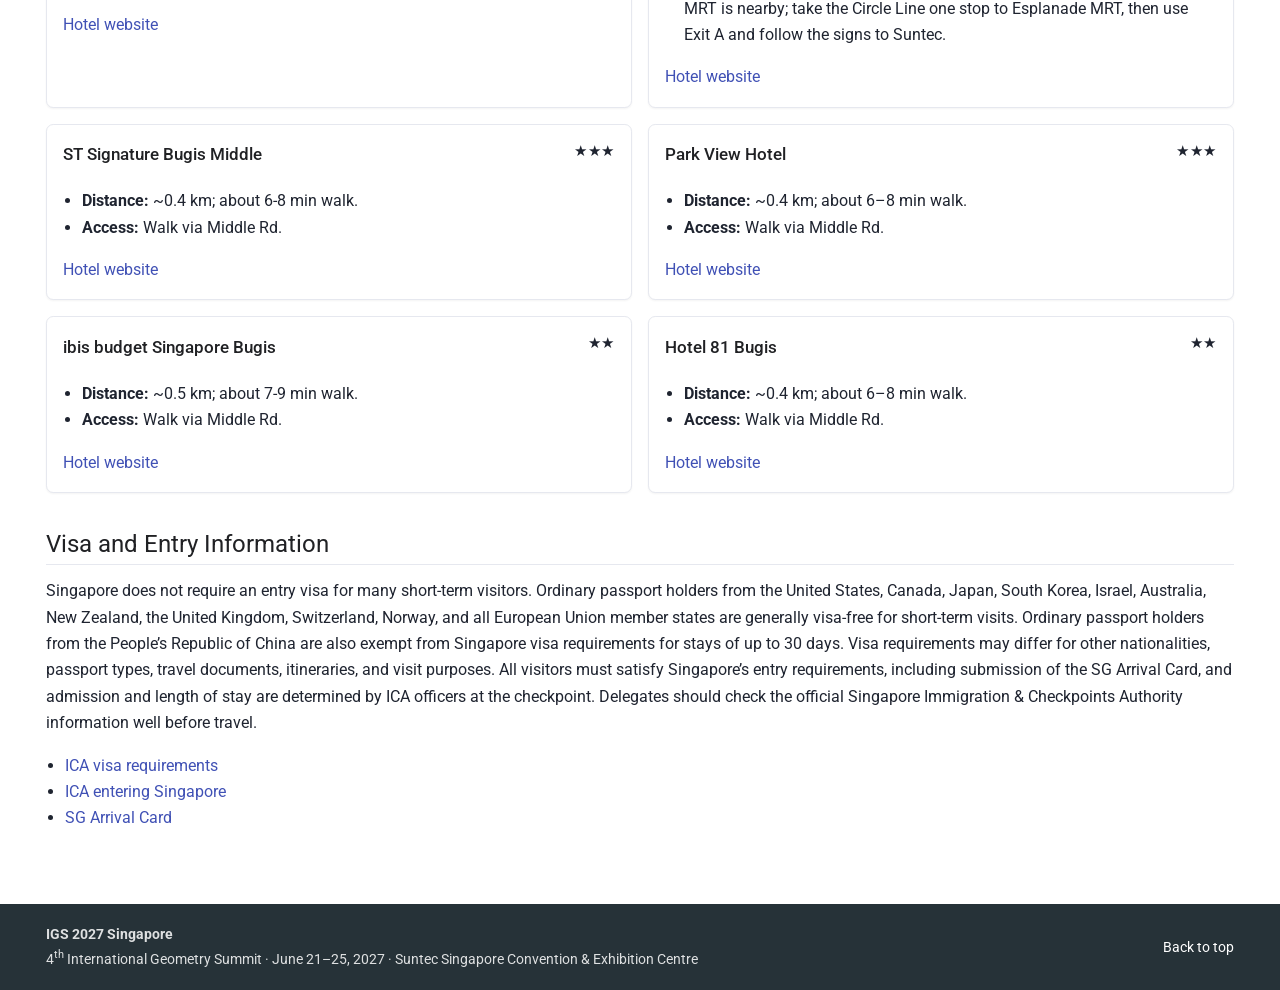
==== commit 8a676b0e: "update-0903" ====
--- a/attending.html
+++ b/attending.html
@@ -56,6 +56,7 @@
 <a class="" href="committees.html">Committee</a>
 <a class="active" href="attending.html" aria-current="page">Attending</a>
 <a class="" href="singapore.html">Singapore</a>
+<a href="sponsors.html">Sponsors</a>
         </nav>
       </div>
     </header>
@@ -110,7 +111,7 @@
     <h3><strong>Suntec Singapore Convention &amp; Exhibition Centre</strong></h3>
     <p><strong>Address:</strong> 1 Raffles Boulevard, Singapore 039593</p>
     <p>Suntec Singapore is located in the city centre, with convenient access to MRT stations, hotels, restaurants, retail, and nearby cultural attractions.</p>
-    <p><a href="https://www.suntecsingapore.com/">Venue website</a> · <a href="https://www.suntec360.com/">Suntec 360 virtual venue</a></p>
+    <p><a href="https://www.suntecsingapore.com/" target="_blank">Venue website</a> · <a href="https://www.suntec360.com/" target="_blank">Suntec 360 virtual venue</a></p>
 	
 	  <div class="venue-card venue-map-card">
     <iframe title="Google Map of Suntec Singapore Convention and Exhibition Centre"
@@ -163,7 +164,7 @@
 <p>Suntec Singapore Convention &amp; Exhibition Centre is directly connected to <a href="https://sunteccity.com.sg/" target="_blank" rel="noopener">Suntec City Mall</a>, a major shopping and dining destination with a wide range of restaurants, cafés, casual eateries, and food-court options.</p>
 
   <ul>
-    <li><strong>Food courts:</strong> Suntec City includes food-court options such as <a href="https://suntecity.com/shop/food-republic" target="_blank" rel="noopener">Food Republic</a> and <a href="https://suntecity.com/shop/fountain-food-court" target="_blank" rel="noopener">Fountain Food Court</a>, offering a range of local and international dishes.</li>
+    <li><strong>Food courts:</strong> Suntec City includes food-court options such as <a href="https://sunteccity.com.sg/store_categories/dining/13593069" target="_blank" rel="noopener">Food Republic</a> and <a href="https://sunteccity.com.sg/store_categories/dining/13757972" target="_blank" rel="noopener">FOOD ARENA by Yew Kee Group</a>, offering a range of local and international dishes.</li>
 
     <li><strong>Restaurants and cafés:</strong> Suntec City and the surrounding Marina Bay area include many full-service restaurants, quick-service eateries, cafés, and takeaway options.</li>
 
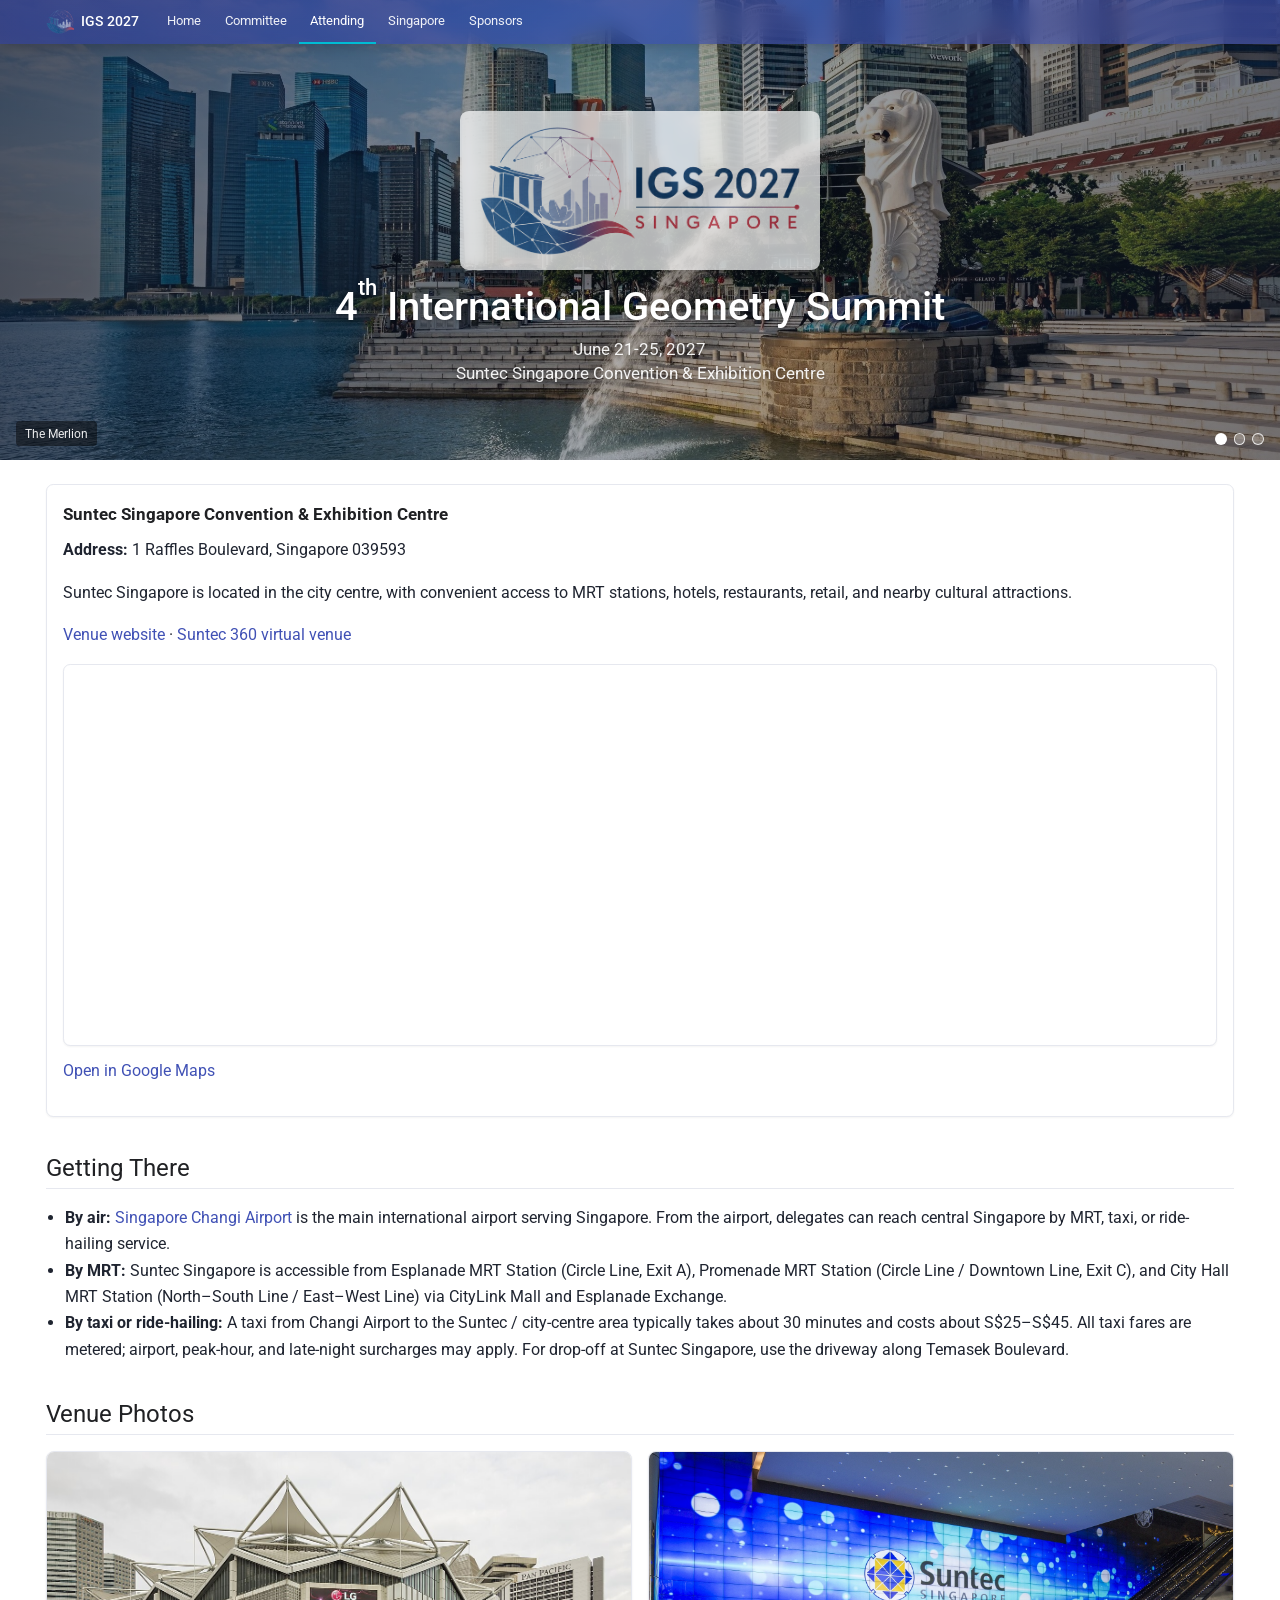
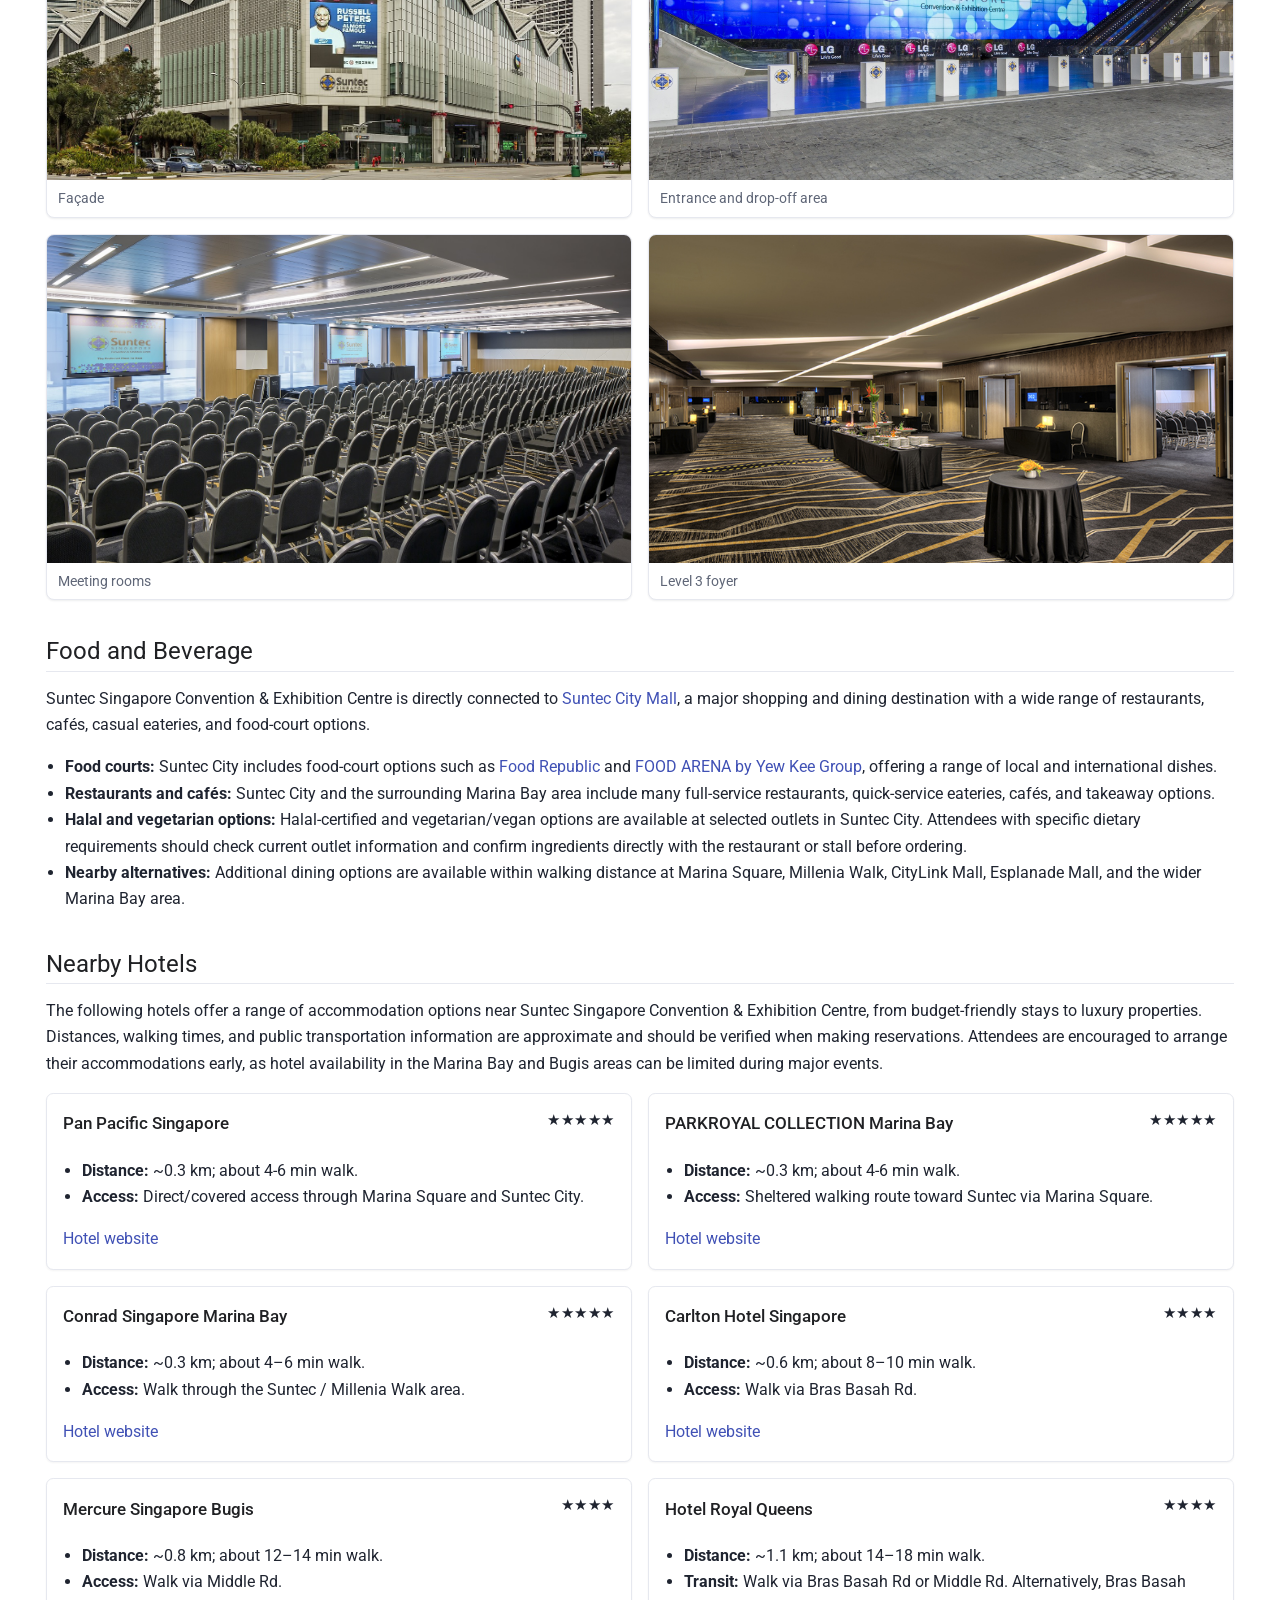
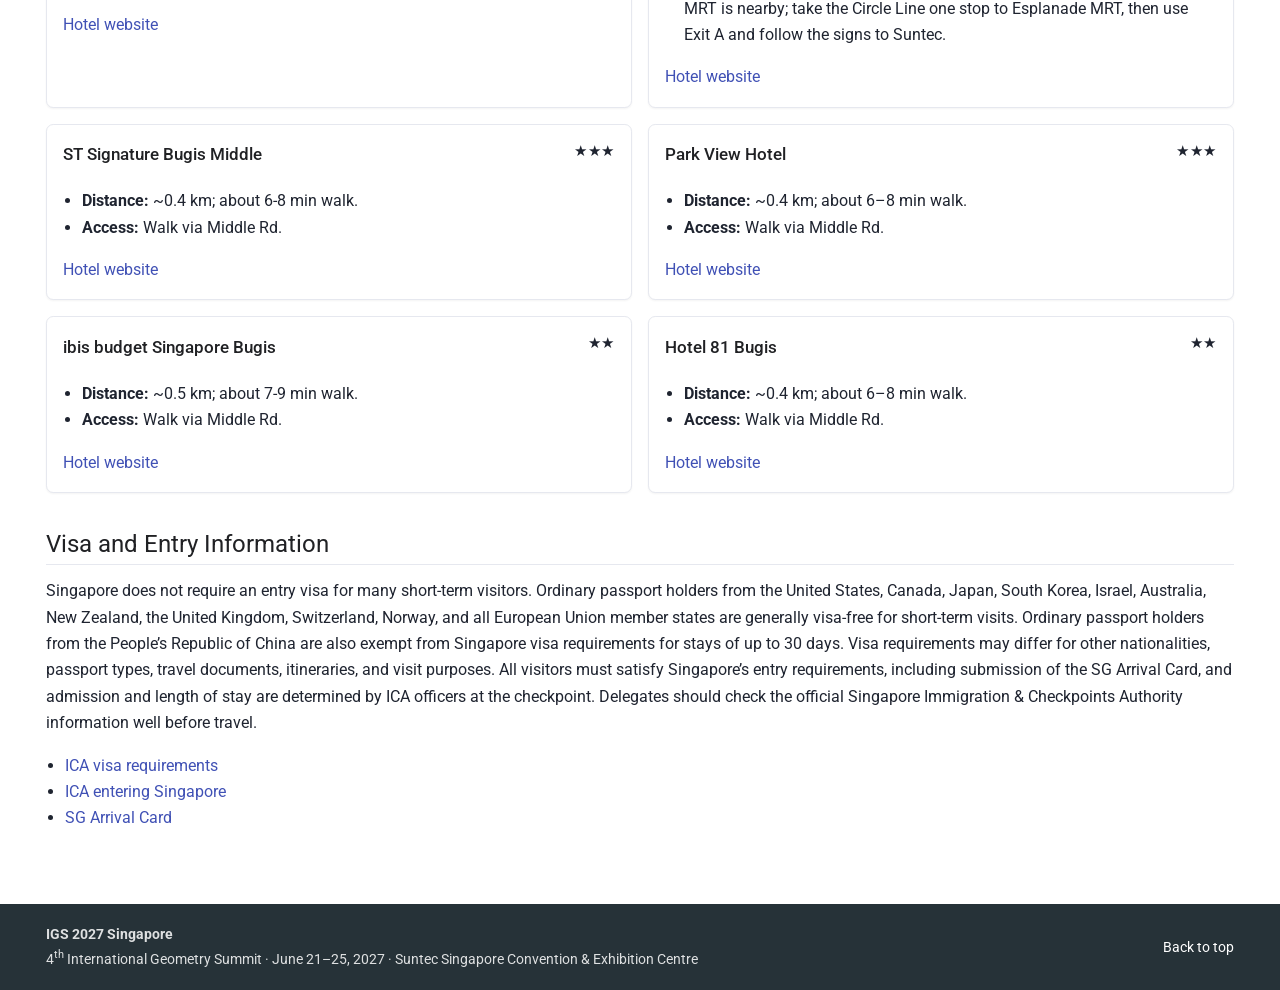
==== commit 60d3baa9: "update 2026-09-09 周三-11" ====
--- a/attending.html
+++ b/attending.html
@@ -75,7 +75,7 @@
     <h1>4<sup>th</sup> International Geometry Summit</h1>
     <p class="hero-place">
       <span>June 21-25, 2027</span>
-      <span>Singapore</span>
+      <span>Suntec Singapore Convention &amp; Exhibition Centre</span>
     </p>
   </div>
 
--- a/assets/css/style.css
+++ b/assets/css/style.css
@@ -973,3 +973,53 @@
     height: 480px;
   }
 }
+
+
+/* News and Updates section */
+
+.news-section {
+  margin-top: 1.8rem;
+}
+
+.news-list {
+  display: grid;
+  gap: 0.85rem;
+  margin: 1rem 0 1.4rem;
+}
+
+.news-item {
+  padding: 1rem 1.1rem;
+  border: 1px solid var(--md-border);
+  border-radius: 0.45rem;
+  background: #fff;
+  box-shadow: 0 1px 2px rgba(31, 36, 48, 0.05);
+}
+
+.news-item time {
+  display: inline-block;
+  margin-bottom: 0.35rem;
+  color: var(--md-primary);
+  font-size: 0.78rem;
+  font-weight: 700;
+  letter-spacing: 0.05em;
+  text-transform: uppercase;
+}
+
+.news-item h3 {
+  margin: 0 0 0.4rem;
+  font-size: 1.05rem;
+  font-weight: 700;
+}
+
+.news-item p {
+  margin: 0;
+  line-height: 1.5;
+}
+
+.news-list-simple {
+  padding-left: 1.2rem;
+}
+
+.news-list-simple li {
+  margin-bottom: 0.45rem;
+}
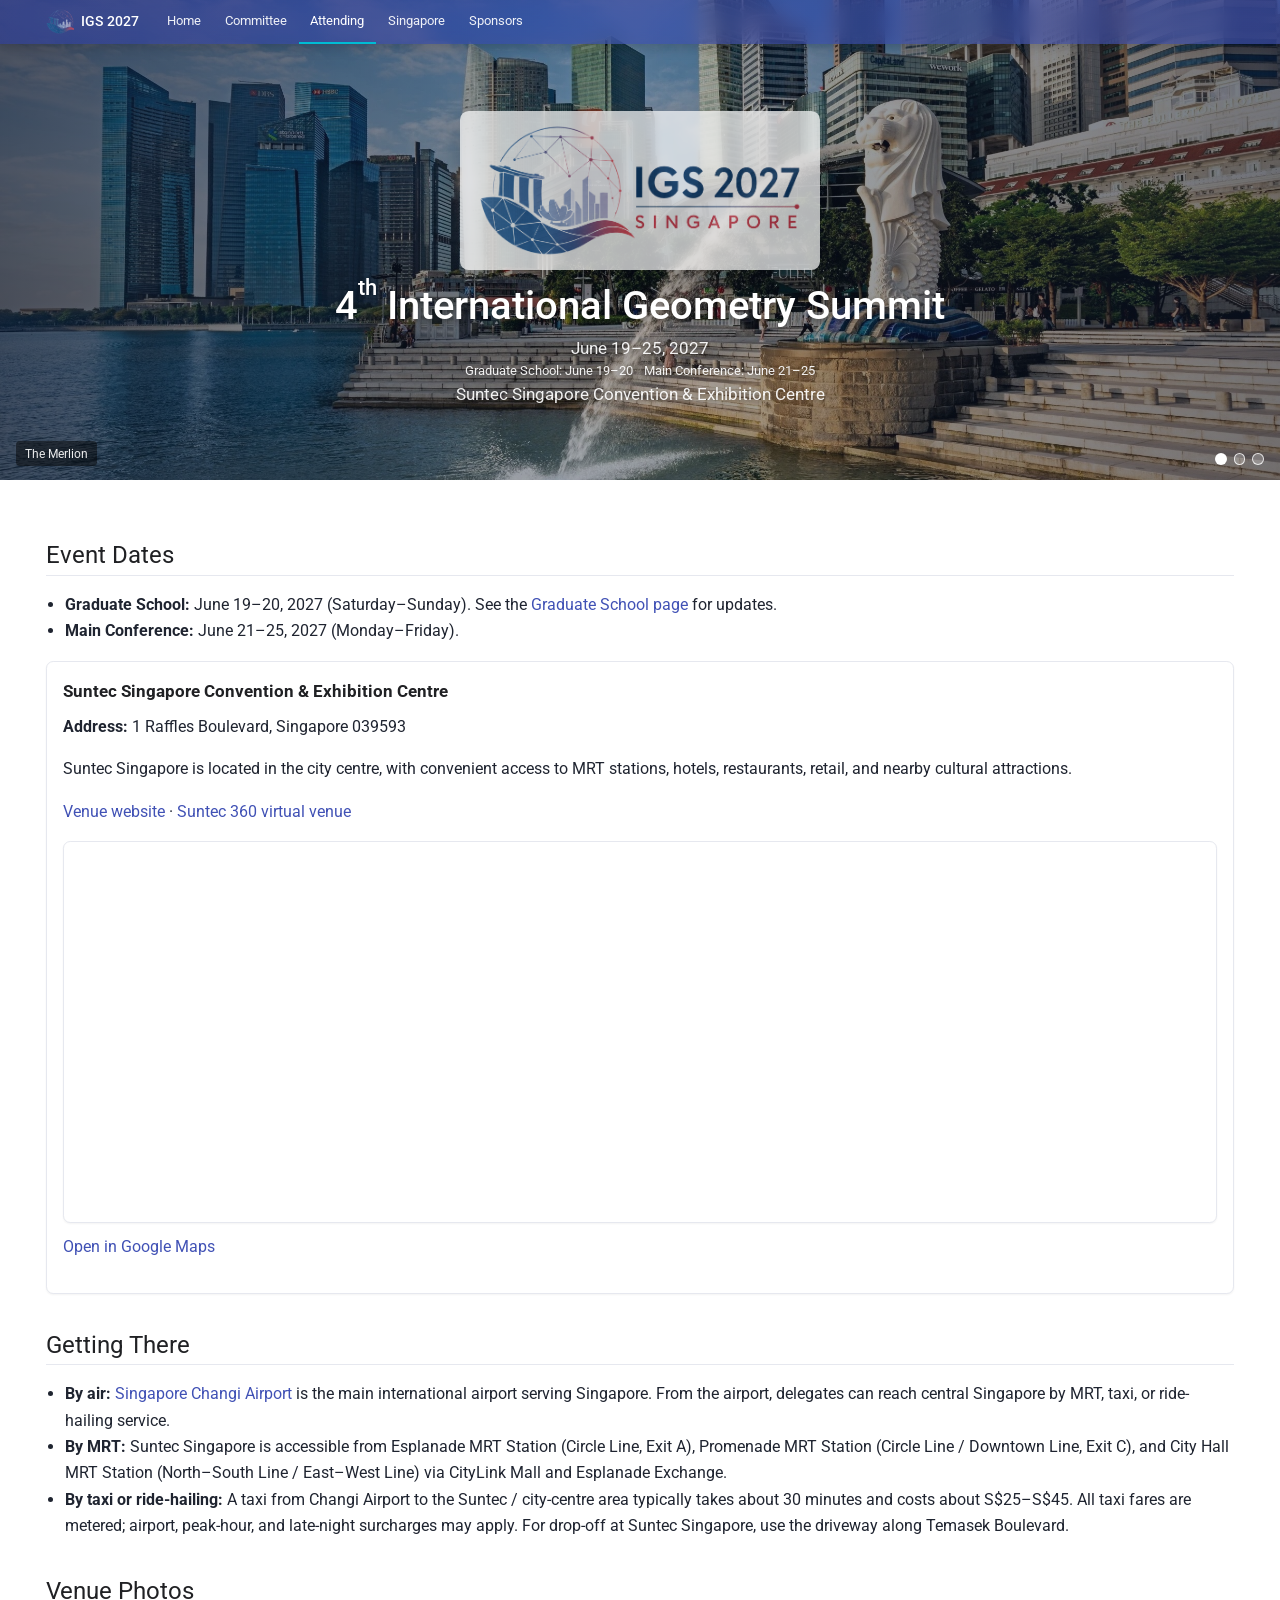
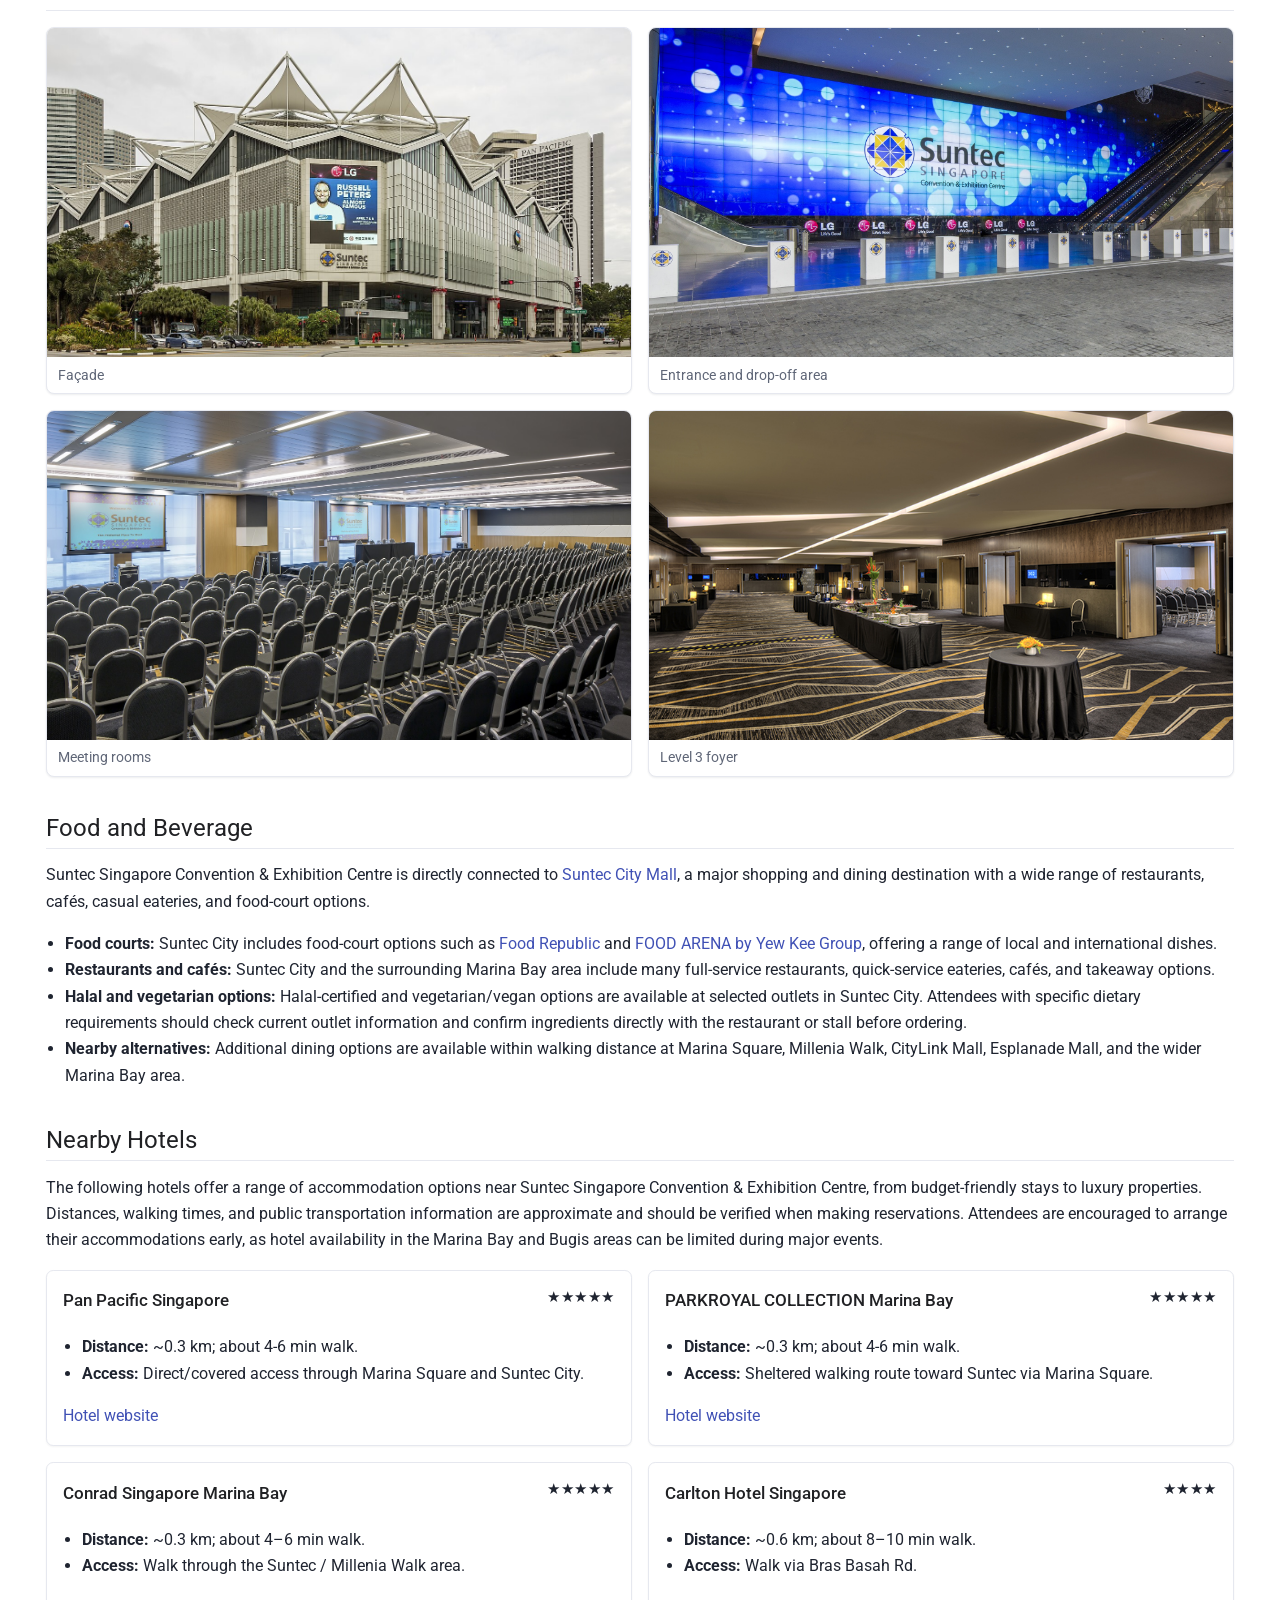
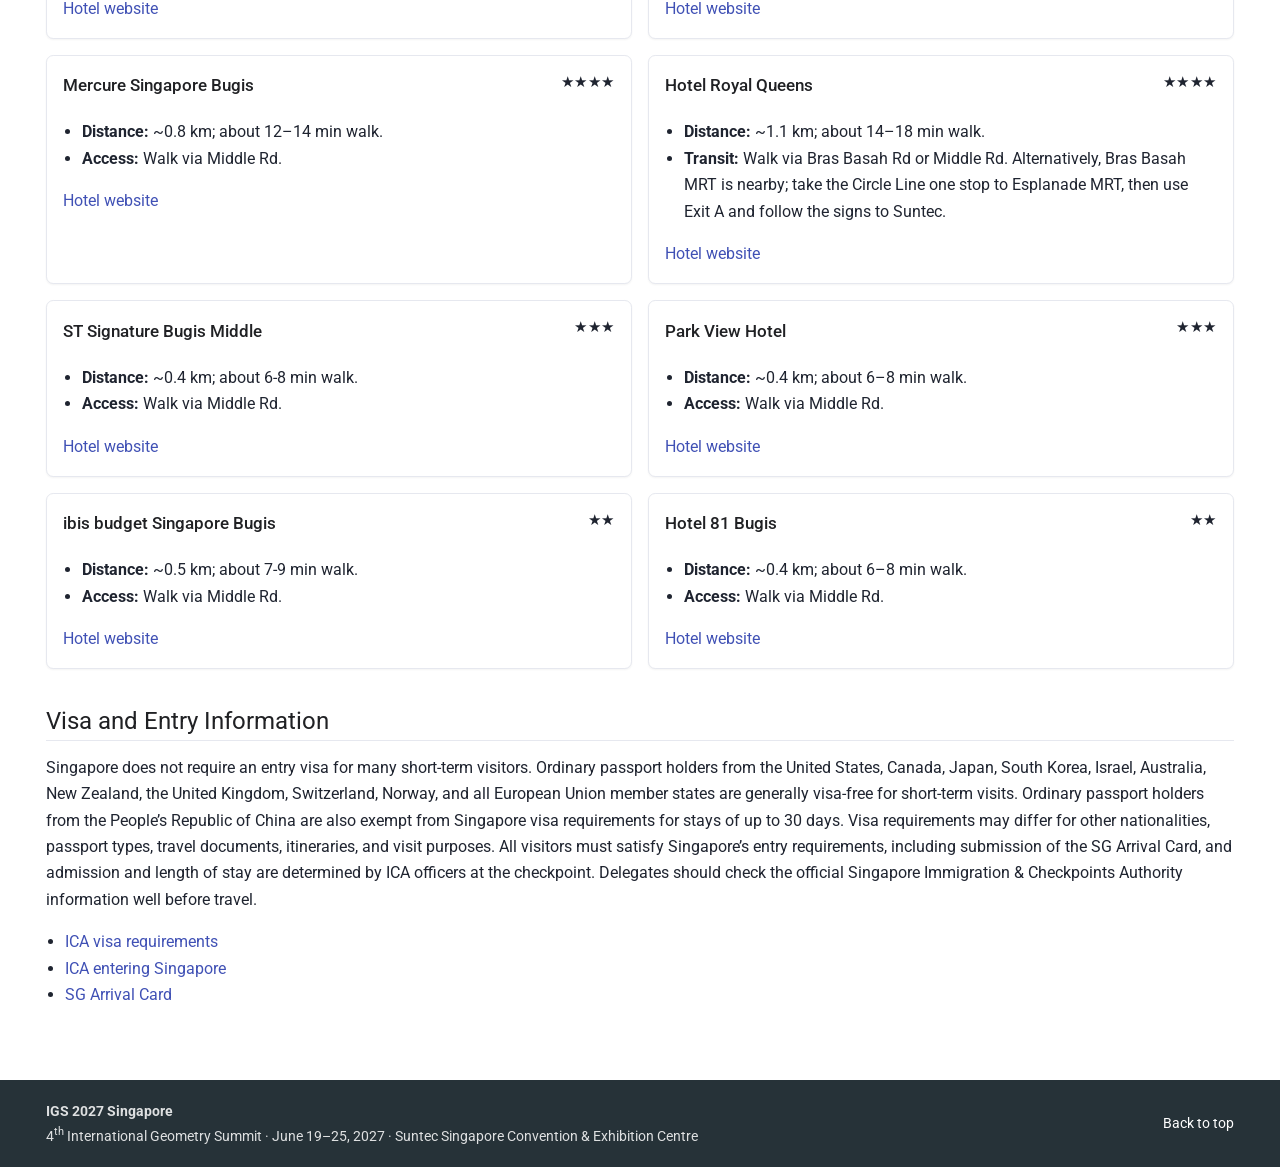
==== commit c8fac6a6: "update 2026-11-25 周三-14" ====
--- a/attending.html
+++ b/attending.html
@@ -10,6 +10,7 @@
       <link rel="preconnect" href="https://fonts.gstatic.com" crossorigin>
       <link href="https://fonts.googleapis.com/css2?family=Roboto:wght@300;400;500;700&display=swap" rel="stylesheet">
       <link rel="stylesheet" href="assets/css/style.css">
+  <link rel="stylesheet" href="assets/css/igs2027-update.css">
   <style>
     .venue-container-no-toc {
       max-width: 1220px;
@@ -74,8 +75,9 @@
     </div>
     <h1>4<sup>th</sup> International Geometry Summit</h1>
     <p class="hero-place">
-      <span>June 21-25, 2027</span>
-      <span>Suntec Singapore Convention &amp; Exhibition Centre</span>
+      <span class="hero-date">June 19–25, 2027</span>
+      <span class="hero-schedule"><span>Graduate School: June 19–20</span><span>Main Conference: June 21–25</span></span>
+      <span class="hero-location">Suntec Singapore Convention &amp; Exhibition Centre</span>
     </p>
   </div>
 
@@ -94,7 +96,7 @@
           <ul>
             <li><a class="" href="index.html">Home</a></li>
 <li><a class="" href="committees.html">Committees</a></li>
-<li><a class="" href="conferences.html">Partner Conferences</a></li>
+<li><a class="" href="index.html#conference-links">Partner Conferences</a></li>
 <li><a class="active" href="attending.html" aria-current="page">Venue & Travel</a></li>
 <li><a class="" href="singapore.html">Singapore</a></li>
           </ul>
@@ -104,6 +106,14 @@
       <main id="main" class="md-content" tabindex="-1">
         <article class="md-typeset">
 
+
+<section id="event-dates">
+  <h2>Event Dates</h2>
+  <ul>
+    <li><strong>Graduate School:</strong> June 19–20, 2027 (Saturday–Sunday). See the <a href="https://sgp2027.github.io/graduate-school.html" target="_blank" rel="noopener">Graduate School page</a> for updates.</li>
+    <li><strong>Main Conference:</strong> June 21–25, 2027 (Monday–Friday).</li>
+  </ul>
+</section>
 
 <section id="venue">
 
@@ -327,7 +337,7 @@
       <div class="md-footer-inner">
         <div>
           <strong>IGS 2027 Singapore</strong><br>
-          <span>4<sup>th</sup> International Geometry Summit · June 21–25, 2027 · Suntec Singapore Convention & Exhibition Centre</span>
+          <span>4<sup>th</sup> International Geometry Summit · June 19–25, 2027 · Suntec Singapore Convention & Exhibition Centre</span>
         </div>
         <a href="#top" class="back-to-top">Back to top</a>
       </div>
--- a/assets/css/style.css
+++ b/assets/css/style.css
@@ -1022,4 +1022,65 @@
 
 .news-list-simple li {
   margin-bottom: 0.45rem;
-}+}
+
+
+.home-hero-slideshow .hero-panel-home .hero-place {
+  display: flex;
+  flex-direction: column;
+  align-items: center;
+  gap: .22rem;
+  line-height: 1.25;
+}
+.home-hero-slideshow .hero-panel-home .hero-place .hero-schedule {
+  display: flex;
+  flex-wrap: wrap;
+  justify-content: center;
+  column-gap: .85em;
+  row-gap: .12em;
+  font-size: .78em;
+  font-weight: 400;
+}
+.home-hero-slideshow .hero-panel-home .hero-place .hero-schedule span {
+  display: inline-block;
+  white-space: nowrap;
+}
+/* Allow the banner to grow with its contents instead of clipping the added date line. */
+.home-hero-slideshow {
+  height: auto;
+  min-height: clamp(480px, 48vh, 600px);
+}
+#partner-committees { margin-top: 2rem; }
+.partner-committee-nav {
+  display: flex;
+  flex-wrap: wrap;
+  gap: .55rem 1.1rem;
+  margin: .75rem 0 1.5rem;
+}
+.partner-committee { margin: 1.65rem 0 2rem; scroll-margin-top: 75px; }
+.partner-committee > h3 { margin-bottom: .25rem; }
+.partner-committee-description { margin: 0 0 .75rem; color: var(--md-muted, #5d6574); font-size: .88rem; }
+#partner-committees .committee-grid {
+  display: grid;
+  grid-template-columns: repeat(3, minmax(0, 1fr));
+  gap: .85rem;
+}
+#partner-committees .person-card {
+  grid-template-columns: 82px minmax(0, 1fr);
+  align-items: start;
+  min-width: 0;
+  min-height: 138px;
+}
+#partner-committees .person-photo { width: 76px; height: 76px; }
+#partner-committees .person-info h4 { margin: .2rem 0 .2rem; font-size: 1rem; font-weight: 600; line-height: 1.3; }
+#partner-committees .person-info p { margin: .12rem 0; }
+#partner-committees .person-info .person-role { color: var(--md-muted, #5d6574); font-size: .75rem; font-weight: 600; line-height: 1.25; }
+.partner-committee-note { color: var(--md-muted, #5d6574); font-size: .88rem; }
+@media (max-width: 1050px) {
+  #partner-committees .committee-grid { grid-template-columns: repeat(2, minmax(0, 1fr)); }
+}
+@media (max-width: 680px) {
+  #partner-committees .committee-grid { grid-template-columns: 1fr; }
+  .home-hero-slideshow { min-height: 460px; }
+  .home-hero-slideshow .hero-panel-home .hero-place .hero-schedule { flex-direction: column; gap: .1rem; }
+}
